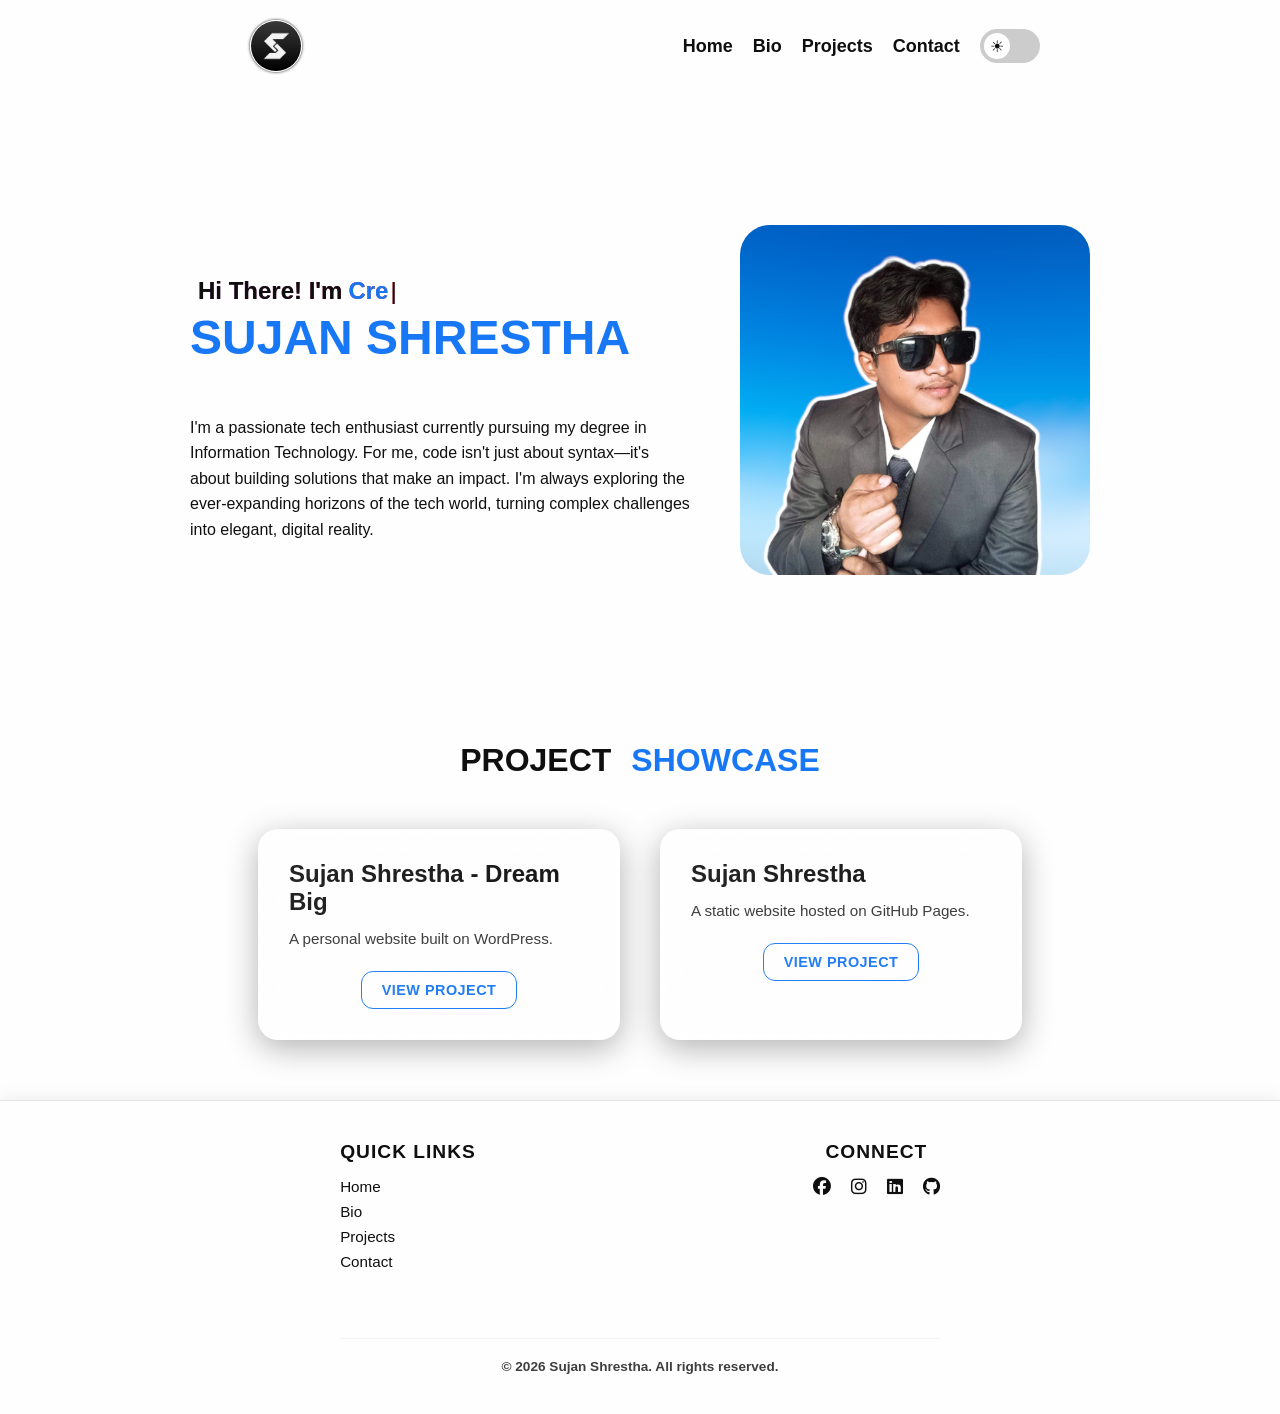
==== index.html @ 8fbcb92c "Bug Fixed" ====
<!DOCTYPE html>
<html lang="en">

<head>
    <meta charset="UTF-8">
    <meta name="viewport" content="width=device-width, initial-scale=1.0">
    <title>Sujan Shrestha | Home</title>
    <link rel="icon" href="assets/newLogo.png">
    <link rel="stylesheet" href="style.css">
    <link rel="stylesheet" href="https://cdnjs.cloudflare.com/ajax/libs/font-awesome/6.5.1/css/all.min.css">
</head>

<body>
    <div class="wrapper">
        <div id="header-placeholder"></div>
        <main>
            <section class="hero-container">
                <div class="hero-content">
                    <p class="subName">
                        <span>Hi There! I'm </span>
                        <span id="typewriter"></span>
                        <span class="cursor">|</span>
                    </p>
                    <h1 class="name">SUJAN SHRESTHA</h1>
                    <div class="intro">I'm a passionate tech enthusiast currently pursuing my degree in Information
                        Technology. For me, code isn't just about syntax—it's about building solutions that make an
                        impact. I'm always exploring the ever-expanding horizons of the tech world, turning complex
                        challenges into elegant, digital reality.</div>
                </div>
                <div class="hero-image"><img src="assets/itssu.png" alt="itssu"></div>
            </section>
            <h1 class="polymorph">
                <span class="poly">PROJECT</span>
                <span class="morph">SHOWCASE</span>
            </h1>
            <section class="project-container">
                <div class="project-card">
                    <h3 class="project-title">Sujan Shrestha - Dream Big</h3>
                    <p class="project-description">A personal website built on WordPress.</p>
                    <a href="https://sujanshresthaofficial.wordpress.com" class="project-link" target="_blank">View
                        Project</a>
                </div>
                <div class="project-card">
                    <h3 class="project-title">Sujan Shrestha</h3>
                    <p class="project-description">A static website hosted on GitHub Pages.</p>
                    <a href="https://sujanshresthaofficial.github.io/website" class="project-link"
                        target="_blank">View Project</a>
                </div>
            </section>
        </main>
        <div id="footer-placeholder"></div>
    </div>
    <script src="javascript.js"></script>
</body>

</html>
---- style.css ----
/* --- Global Styles --- */
* {
    margin: 0;
    padding: 0;
    font-family: 'Calibri', sans-serif;
}

:root {
    --bg-color: #fefefe;
    --text-color: #0f0f0f;
    --accent-blue: #1877f5;
}

body.dark-mode {
    --bg-color: #0f0f0f;
    --text-color: #fefefe;
    --accent-blue: #1877f5;
}

body {
    background-color: var(--bg-color);
    color: var(--text-color);
    transition: background-color 0.3s ease, color 0.3s ease;
}

a {
    display: flex;
    justify-content: start;
    text-decoration: none;
    color: var(--text-color);
    font-weight: bold;
    font-size: large;
}

/* --- Desktop Header Adjustments --- */
.header {
    display: flex;
    justify-content: space-around;
    align-items: center;
    padding: 20px 50px;
    position: relative;
}

.logo {
    margin-left: 10px;
    height: 50px;
    width: 50px;
    border-radius: 50%;
    box-shadow: 0 0 3px var(--text-color);
    border: #fff 1px solid;
    background: linear-gradient(to bottom, #393939, #000000);
}

.navigation {
    display: flex;
    align-items: center;
    list-style: none;
    gap: 20px;
}

.nav li a:hover {
    color: var(--accent-blue);
}

.nav li a {
    transition: color 0.3s ease;
}

/* --- Hero Section (New Semantic Layout) --- */
.hero-container {
    margin: 20px;
    padding: 20px;
    display: flex;
    justify-content: center;
    align-items: center;
    column-gap: 50px;
    min-height: 60vh;
}

.hero-content .name {
    font-family: Verdana, Geneva, Tahoma, sans-serif;
    font-weight: bold;
    font-size: 48px;
    color: var(--accent-blue);
    /* background: linear-gradient(to right, #833ab4, #fd1d1d, #fcb045);
    background-clip: text;
    -webkit-background-clip: text;
    -webkit-text-fill-color: transparent; */
    margin-bottom: 50px;
}

.hero-content .subName {
    font-family: Verdana, Geneva, Tahoma, sans-serif;
    font-weight: bold;
    font-size: 24px;
    background: linear-gradient(to right, #833ab4, #fd1d1d, #fcb045);
    background-clip: text;
    display: flex;
    align-items: center;
    min-height: 1.6em;
    /* Keeps layout stable */
    color: var(--text-color);
    margin-top: 10px;
    margin-left: 8px;
}

#typewriter {
    color: var(--accent-blue);
    /* background: linear-gradient(to right, #833ab4, #fd1d1d, #fcb045);
    background-clip: text;
    -webkit-background-clip: text;
    -webkit-text-fill-color: transparent; */
    padding-left: 6px;
    /* Space after "I'm" */
}

.cursor {
    margin-left: 2px;
    font-weight: 100;
    color: var(--text-color);
    animation: blink 0.8s infinite;
    display: inline-block;
    width: 10px;
    /* Ensures cursor has its own hit-box */
}

@keyframes blink {

    0%,
    100% {
        opacity: 1;
    }

    50% {
        opacity: 0;
    }
}

/* Optional: Make the text transition smoother */
#typewriter {
    transition: all 0.1s ease;
}

.hero-content .intro {
    width: 100%;
    max-width: 500px;
    font-family: Verdana, Geneva, Tahoma, sans-serif;
    line-height: 1.6;
}

.hero-image img {
    height: 350px;
    width: 350px;
    border-radius: 30px;
}

/* --- Bio Page --- */
.bio-main {
    max-width: 920px;
    margin: 0 auto;
    padding: 48px 24px 80px;
}

.bio-hero {
    display: flex;
    justify-content: center;
    margin: 20px 0 72px 0;
}

.bio-profile-card {
    display: flex;
    flex-direction: column;
    align-items: center;
    gap: 18px;
    padding: 48px 56px;
    background: rgba(255, 255, 255, 0.03);
    backdrop-filter: blur(14px);
    -webkit-backdrop-filter: blur(14px);
    border: 1px solid rgba(255, 255, 255, 0.12);
    box-shadow: 0 10px 40px rgba(0, 0, 0, 0.12);
    border-radius: 28px;
    text-align: center;
    width: 100%;
    max-width: 540px;
}

/* Gradient ring around photo */
.bio-avatar-ring {
    width: 148px;
    height: 148px;
    border-radius: 50%;
    box-shadow: 5px 3px 28px rgba(24, 119, 245, 0.45);
    flex-shrink: 0;
}

.bio-avatar-ring img {
    width: 100%;
    height: 100%;
    border-radius: 50%;
    object-fit: cover;
    border: 3px solid var(--bg-color);
    display: block;
}

.bio-profile-card h1 {
    font-family: Verdana, Geneva, Tahoma, sans-serif;
    font-size: 1.9rem;
    font-weight: bold;
    color: var(--accent-blue);
    letter-spacing: 1px;
    margin: 0;
}

.bio-tagline {
    font-size: 0.9rem;
    opacity: 0.6;
    letter-spacing: 0.8px;
    margin: 0;
}

/* Social icon row */
.bio-socials {
    display: flex;
    flex-wrap: wrap;
    gap: 12px;
    justify-content: center;
    margin-top: 6px;
}

.bio-socials a {
    display: flex;
    justify-content: center;
    align-items: center;
    width: 42px;
    height: 42px;
    border-radius: 12px;
    border: 1px solid rgba(128, 128, 128, 0.22);
    background: rgba(128, 128, 128, 0.05);
    font-size: 1.05rem;
    transition: all 0.3s ease;
    color: var(--text-color);
    font-weight: normal;
    text-decoration: none;
}

.bio-socials a:hover {
    transform: translateY(-4px);
    border-color: var(--accent-blue);
    box-shadow: 0 6px 18px rgba(24, 119, 245, 0.28);
}

.bio-socials .fa-facebook:hover {
    color: var(--accent-blue);
}

.bio-socials .fa-linkedin:hover {
    color: var(--accent-blue);
}

.bio-socials .fa-youtube:hover {
    color: #ff0000;
}

.bio-socials .fa-github:hover {
    color: var(--text-color);
}

.bio-socials .fa-tiktok:hover {
    color: var(--text-color);
}

.bio-socials .fa-instagram:hover {
    background: linear-gradient(to right, #833ab4, #fd1d1d, #fcb045);
    -webkit-background-clip: text;
    background-clip: text;
    -webkit-text-fill-color: transparent;
}

/* ── Section Title ─────────────────────────── */
.bio-section {
    margin-top: 64px;
}

.bio-section-title {
    font-family: Verdana, Geneva, Tahoma, sans-serif;
    font-size: 1.4rem;
    font-weight: bold;
    color: var(--accent-blue);
    margin-bottom: 40px;
    display: flex;
    align-items: center;
    gap: 14px;
}

.bio-section-title::after {
    content: '';
    flex: 1;
    height: 1px;
    background: linear-gradient(to right, rgba(24, 119, 245, 0.5), transparent);
}

/* ── Timeline ──────────────────────────────── */
.bio-timeline {
    position: relative;
}

/* Center vertical line */
.bio-timeline::before {
    content: '';
    position: absolute;
    left: 50%;
    top: 0;
    bottom: 0;
    width: 2px;
    background: linear-gradient(to bottom, var(--accent-blue), rgba(24, 119, 245, 0.08));
    transform: translateX(-50%);
}

.bio-timeline-item {
    display: flex;
    justify-content: flex-end;
    padding-right: calc(50% + 32px);
    margin-bottom: 36px;
    position: relative;
}

.bio-timeline-item:nth-child(even) {
    justify-content: flex-start;
    padding-right: 0;
    padding-left: calc(50% + 32px);
}

/* Dot on the line */
.bio-timeline-item::before {
    content: '';
    position: absolute;
    left: 50%;
    top: 22px;
    width: 14px;
    height: 14px;
    border-radius: 50%;
    background: var(--accent-blue);
    box-shadow: 0 0 12px rgba(24, 119, 245, 0.6);
    transform: translateX(-50%);
    z-index: 1;
}

.bio-timeline-card {
    background: rgba(255, 255, 255, 0.03);
    backdrop-filter: blur(12px);
    -webkit-backdrop-filter: blur(12px);
    border: 1px solid rgba(255, 255, 255, 0.1);
    border-radius: 16px;
    padding: 20px 22px;
    width: 100%;
    max-width: 370px;
    box-shadow: 0 6px 24px rgba(0, 0, 0, 0.08);
    transition: transform 0.3s ease, border-color 0.3s ease, box-shadow 0.3s ease;
}

.bio-timeline-card:hover {
    transform: translateY(-5px);
    border-color: var(--accent-blue);
    box-shadow: 0 14px 32px rgba(24, 119, 245, 0.2);
}

.bio-badge {
    display: inline-block;
    font-size: 0.7rem;
    font-weight: bold;
    letter-spacing: 1.2px;
    text-transform: uppercase;
    padding: 3px 11px;
    border-radius: 20px;
    margin-bottom: 8px;
}

.bio-badge-edu {
    background: rgba(24, 119, 245, 0.12);
    color: var(--accent-blue);
}

.bio-badge-training {
    background: rgba(131, 58, 180, 0.12);
    color: #a855f7;
}

.bio-badge-work {
    background: rgba(34, 197, 94, 0.12);
    color: #22c55e;
}

.bio-timeline-year {
    font-size: 0.78rem;
    opacity: 0.48;
    margin-bottom: 6px;
}

.bio-timeline-card h3 {
    font-family: Verdana, Geneva, Tahoma, sans-serif;
    font-size: 0.98rem;
    font-weight: bold;
    margin-bottom: 4px;
    color: var(--text-color);
}

.bio-timeline-org {
    font-size: 0.84rem;
    color: var(--accent-blue);
    font-weight: bold;
    opacity: 0.85;
    margin-bottom: 8px;
}

.bio-timeline-card p {
    font-size: 0.85rem;
    line-height: 1.65;
    opacity: 0.7;
    margin: 0;
}

/* ── Skills ────────────────────────────────── */
.bio-skills-grid {
    display: grid;
    grid-template-columns: repeat(auto-fit, minmax(220px, 1fr));
    gap: 20px;
}

.bio-skill-group {
    background: rgba(255, 255, 255, 0.03);
    backdrop-filter: blur(12px);
    -webkit-backdrop-filter: blur(12px);
    border: 1px solid rgba(255, 255, 255, 0.1);
    border-radius: 16px;
    padding: 22px 20px;
    transition: border-color 0.3s ease, box-shadow 0.3s ease;
}

.bio-skill-group:hover {
    border-color: var(--accent-blue);
    box-shadow: 0 8px 24px rgba(24, 119, 245, 0.14);
}

.bio-skill-group h4 {
    font-family: Verdana, Geneva, Tahoma, sans-serif;
    font-size: 0.78rem;
    text-transform: uppercase;
    letter-spacing: 1.8px;
    color: var(--accent-blue);
    margin-bottom: 14px;
    padding-bottom: 10px;
    border-bottom: 1px solid rgba(24, 119, 245, 0.2);
}

.bio-pills {
    display: flex;
    flex-wrap: wrap;
    gap: 8px;
}

.bio-pill {
    font-size: 0.78rem;
    padding: 5px 13px;
    border-radius: 20px;
    border: 1px solid rgba(24, 119, 245, 0.28);
    background: rgba(24, 119, 245, 0.05);
    color: var(--text-color);
    transition: all 0.22s ease;
    cursor: default;
    user-select: none;
}

.bio-pill:hover {
    background: rgba(24, 119, 245, 0.12);
    border-color: var(--accent-blue);
    transform: translateY(-2px);
}

/* ── Hobbies ───────────────────────────────── */
.bio-hobbies-grid {
    display: grid;
    grid-template-columns: repeat(auto-fit, minmax(130px, 1fr));
    gap: 16px;
}

.bio-hobby-card {
    background: rgba(255, 255, 255, 0.03);
    backdrop-filter: blur(12px);
    -webkit-backdrop-filter: blur(12px);
    border: 1px solid rgba(255, 255, 255, 0.1);
    border-radius: 16px;
    padding: 26px 14px;
    text-align: center;
    transition: all 0.3s ease;
    cursor: default;
}

.bio-hobby-card:hover {
    transform: translateY(-6px);
    border-color: var(--accent-blue);
    box-shadow: 0 12px 28px rgba(24, 119, 245, 0.2);
}

.bio-hobby-card i {
    font-size: 1.9rem;
    color: var(--accent-blue);
    margin-bottom: 12px;
    display: block;
    transition: transform 0.3s ease;
}

.bio-hobby-card:hover i {
    transform: scale(1.15);
}

.bio-hobby-card span {
    font-size: 0.8rem;
    font-weight: bold;
    opacity: 0.7;
    letter-spacing: 0.4px;
    display: block;
}

/* ── Scroll Animations ─────────────────────── */
.fade-up {
    opacity: 0;
    transform: translateY(32px);
    transition: opacity 0.65s ease, transform 0.65s ease;
}

.fade-up.visible {
    opacity: 1;
    transform: translateY(0);
}

/* Staggered children */
.stagger>* {
    opacity: 0;
    transform: translateY(20px);
    transition: opacity 0.5s ease, transform 0.5s ease;
}

.stagger.visible>*:nth-child(1) {
    transition-delay: 0.05s;
    opacity: 1;
    transform: translateY(0);
}

.stagger.visible>*:nth-child(2) {
    transition-delay: 0.12s;
    opacity: 1;
    transform: translateY(0);
}

.stagger.visible>*:nth-child(3) {
    transition-delay: 0.19s;
    opacity: 1;
    transform: translateY(0);
}

.stagger.visible>*:nth-child(4) {
    transition-delay: 0.26s;
    opacity: 1;
    transform: translateY(0);
}

.stagger.visible>*:nth-child(5) {
    transition-delay: 0.33s;
    opacity: 1;
    transform: translateY(0);
}

.stagger.visible>*:nth-child(6) {
    transition-delay: 0.40s;
    opacity: 1;
    transform: translateY(0);
}

.stagger.visible>*:nth-child(n+7) {
    transition-delay: 0.47s;
    opacity: 1;
    transform: translateY(0);
}

/* ── Dark Mode Overrides ────────────────────── */
body.dark-mode .bio-profile-card,
body.dark-mode .bio-timeline-card,
body.dark-mode .bio-skill-group,
body.dark-mode .bio-hobby-card {
    background: rgba(0, 0, 0, 0.28);
    border-color: rgba(255, 255, 255, 0.07);
}

/* ── Responsive — Tablet (≤ 768px) ─────────── */
@media screen and (max-width: 768px) {
    .bio-main {
        padding: 32px 16px 64px;
    }

    .bio-profile-card {
        padding: 36px 28px;
        max-width: 100%;
    }

    /* Collapse timeline to left-side line */
    .bio-timeline::before {
        left: 24px;
        transform: none;
    }

    .bio-timeline-item,
    .bio-timeline-item:nth-child(even) {
        justify-content: flex-start;
        padding-right: 0;
        padding-left: 52px;
    }

    .bio-timeline-item::before,
    .bio-timeline-item:nth-child(even)::before {
        left: 18px;
        transform: none;
    }

    .bio-timeline-card {
        max-width: 100%;
    }

    .bio-hobbies-grid {
        grid-template-columns: repeat(auto-fit, minmax(110px, 1fr));
    }
}

/* Responsive — Mobile (≤ 480px) */
@media screen and (max-width: 480px) {
    .bio-profile-card h1 {
        font-size: 1.5rem;
    }

    .bio-avatar-ring {
        width: 120px;
        height: 120px;
    }

    .bio-section-title {
        font-size: 1.15rem;
    }

    .bio-skills-grid {
        grid-template-columns: 1fr;
    }

    .bio-hobbies-grid {
        grid-template-columns: repeat(3, 1fr);
    }

    .bio-section {
        margin-top: 48px;
    }
}

/* --- Projects Page --- */
.container {
    padding: 60px 20px;
    text-align: center;
}

.project-container {
    display: flex;
    flex-wrap: wrap;
    justify-content: center;
    gap: 40px;
    margin-top: 50px;
}

.project-card {
    position: relative;
    padding: 30px;
    /* Soft Glassmorphism */
    background: rgba(255, 255, 255, 0.03);
    backdrop-filter: blur(12px);
    -webkit-backdrop-filter: blur(12px);
    border: 1px solid rgba(255, 255, 255, 0.1);

    /* Subtle glow instead of heavy shadow */
    box-shadow: 0 8px 32px 0 rgba(0, 0, 0, 0.3);
    border-radius: 20px;
    transition: all 0.4s cubic-bezier(0.175, 0.885, 0.32, 1.275);
    width: 300px;
    overflow: hidden;
}

/* Add a subtle shine effect to the top of the card */
.project-card::before {
    content: "";
    position: absolute;
    top: 0;
    left: 0;
    width: 100%;
    height: 100%;
    background: linear-gradient(135deg, rgba(255, 255, 255, 0.1) 0%, transparent 100%);
    pointer-events: none;
}

.project-card:hover {
    transform: translateY(-10px);
    border: 1px solid var(--accent-blue);
    /* Neon glow effect on hover */
    box-shadow: 0 15px 30px rgba(24, 119, 245, 0.4);
}

.project-title {
    font-size: 1.5rem;
    margin-bottom: 12px;
    font-weight: bold;
    color: var(--text-color);
}

.project-description {
    font-size: 0.95rem;
    opacity: 0.8;
    line-height: 1.5;
    margin-bottom: 20px;
}

.project-link {
    display: flex;
    /* Changed from inline-block for better alignment */
    justify-content: center;
    align-items: center;
    margin: 15px auto 0;
    width: fit-content;
    color: var(--accent-blue);
    border: var(--accent-blue) 1.5px solid;
    border-radius: 12px;
    padding: 10px 20px;
    font-size: 0.9rem;
    letter-spacing: 0.5px;
    text-transform: uppercase;
    transition: all 0.3s ease;
    background: transparent;
}

.project-link:hover {
    background-color: var(--accent-blue);
    color: #ffffff;
    /* Contrast better with blue than --bg-color */
    box-shadow: 0 5px 15px rgba(24, 119, 245, 0.4);
    transform: scale(1.05);
}

/* Dark Mode adjustment for cards */
body.dark-mode .project-card {
    background: rgba(15, 15, 15, 0.6);
    border: 1px solid rgba(255, 255, 255, 0.05);
}

/* --- Contact Page --- */
.contact-getInTouch {
    display: flex;
    flex-wrap: wrap;
    align-items: center;
    justify-content: center;
    gap: 50px;
    padding: 40px;
}

.with-contactSujanShrestha {
    margin-top: 60px;
    display: flex;
    justify-content: center;
    font-weight: bold;
    font-size: 30px;
}

.contactPageHead {
    display: flex;
    justify-content: center;
    padding: 20px;
    font-size: 25px;
    font-weight: bold;
}

form {
    padding: 40px;
    border-radius: 20px;
    box-shadow: 0 0 15px var(--accent-blue);
    background: rgba(255, 255, 255, 0.02);
    backdrop-filter: blur(10px);
    -webkit-backdrop-filter: blur(10px);
    border: 1px solid rgba(255, 255, 255, 0.1);
    box-shadow: 0 15px 35px rgba(0, 0, 0, 0.2), 0 0 15px rgba(24, 119, 245, 0.2);
    display: flex;
    flex-direction: column;
    gap: 15px;
    transition: box-shadow 0.3s ease;
}

form:focus-within {
    box-shadow: 0 15px 35px rgba(0, 0, 0, 0.3),
        0 0 25px rgba(24, 119, 245, 0.4);
}

form input {
    padding: 14px;
    width: 300px;
    border: 1px solid rgba(128, 128, 128, 0.3);
    border-radius: 12px;
    background: rgba(255, 255, 255, 0.05);
    color: var(--text-color);
    font-size: 1rem;
    transition: all 0.3s cubic-bezier(0.4, 0, 0.2, 1);
}

form textarea {
    padding: 14px;
    min-width: 300px;
    max-width: 300px;
    min-height: 50px;
    resize: none;
    field-sizing: content;
    border: 1px solid rgba(128, 128, 128, 0.3);
    border-radius: 12px;
    background: rgba(255, 255, 255, 0.05);
    color: var(--text-color);
    font-size: 1rem;
    transition: all 0.3s cubic-bezier(0.4, 0, 0.2, 1);
}

.char-count {
    display: flex;
    justify-content: right;
    align-items: center;
    padding: 5px;
}

.warning-msg {
    margin-top: 5px;
    margin-right: 45%;
    display: none;
    color: #ffa500;
    opacity: 0.8;
    font-size: 0.8rem;
    font-weight: bold;
    transition: color 0.3s ease;
}

.reach-msg {
    margin-top: 5px;
    margin-right: 45%;
    display: none;
    color: #ff4d4d;
    opacity: 0.8;
    font-size: 0.8rem;
    font-weight: bold;
    transition: color 0.3s ease;
}

.char-counter {
    font-size: 0.8rem;
    text-align: right;
    margin-top: 5px;
    color: var(--accent-blue);
    font-weight: bold;
    opacity: 0.8;
    margin-bottom: 0px;
    transition: color 0.3s ease;
}

form input:focus,
form textarea:focus {
    outline: none;
    border-color: var(--accent-blue);
    background: rgba(24, 119, 245, 0.05);
    transform: translateY(-2px);
    box-shadow: 0 5px 15px rgba(24, 119, 245, 0.2);
}

.button-submit {
    display: flex;
    justify-content: center;
    margin-top: 10px;
}

.submit {
    cursor: pointer;
    padding: 14px 40px;
    border: none;
    border-radius: 12px;
    background: linear-gradient(135deg, var(--accent-blue), #60a5fa);
    color: #ffffff;
    font-weight: bold;
    font-size: 1rem;
    letter-spacing: 1px;
    transition: all 0.4s ease;
    box-shadow: 0 4px 15px rgba(24, 119, 245, 0.3);
}

.submit:hover {
    transform: translateY(-3px) scale(1.02);
    box-shadow: 0 8px 25px rgba(24, 119, 245, 0.5);
    filter: brightness(1.1);
}

.submit:active {
    transform: translateY(0) scale(0.98);
}

body.dark-mode form {
    background: rgba(0, 0, 0, 0.4);
    border: 1px solid rgba(255, 255, 255, 0.05);
}

body.dark-mode form input,
body.dark-mode form textarea {
    background: rgba(0, 0, 0, 0.2);
}

/* --- Dark Mode Toggle Switch --- */
.switch {
    position: relative;
    display: inline-block;
    width: 60px;
    height: 34px;
}

.switch input {
    opacity: 0;
    width: 0;
    height: 0;
}

.slider {
    position: absolute;
    cursor: pointer;
    top: 0;
    left: 0;
    right: 0;
    bottom: 0;
    background-color: #ccc;
    transition: .4s;
    border-radius: 34px;
}

.slider:before {
    position: absolute;
    content: "☀︎";
    height: 26px;
    width: 26px;
    left: 4px;
    bottom: 4px;
    background-color: white;
    transition: .4s;
    border-radius: 50%;
    display: flex;
    justify-content: center;
    align-items: center;
}

input:checked+.slider:before {
    transform: translateX(26px);
    content: "⏾";
    background-color: #121212;
    color: white;
}

/* --- Footer Section --- */
.footer {
    margin-top: 60px;
    /* REPLACED 100vh WITH 60px */
    padding: 30px;
    display: flex;
    align-items: center;
    justify-content: center;
    font-weight: bold;
    background: var(--bg-color);
    box-shadow: 0 -2px 10px rgba(0, 0, 0, 0.1);
}

/* --- Professional Footer Styling --- */
.footer {
    margin-top: 60px;
    padding: 40px 20px;
    background-color: var(--bg-color);
    border-top: 1px solid rgba(0, 0, 0, 0.1);
    box-shadow: 0 -5px 15px rgba(0, 0, 0, 0.05);
}

body.dark-mode .footer {
    border-top: 1px solid rgba(255, 255, 255, 0.1);
}

.footer-container {
    max-width: 1200px;
    margin: 0 auto;
    display: flex;
    flex-wrap: wrap;
    justify-content: space-between;
    gap: 30px;
    text-align: center;
}

.footer-section h4 {
    margin-bottom: 15px;
    font-size: 1.2rem;
    text-transform: uppercase;
    letter-spacing: 1px;
}

.footer-links {
    list-style: none;
    padding: 0;
}

.footer-links li {
    margin-bottom: 8px;
}

.footer-links a {
    font-weight: normal;
    font-size: 0.95rem;
    transition: color 0.3s ease;
}

.footer-links a:hover {
    color: var(--accent-blue);
}

.footer-socials {
    display: flex;
    gap: 20px;
    justify-content: center;
    font-size: 1.5rem;
}

.footer-socials a {
    transition: transform 0.3s ease, color 0.3s ease;
}

.footer-socials a:hover {
    transform: translateY(-3px);
    color: var(--accent-blue);
}

.footer-bottom {
    width: 100%;
    margin-top: 30px;
    padding-top: 20px;
    border-top: 1px solid rgba(0, 0, 0, 0.05);
    font-size: 0.85rem;
    opacity: 0.8;
}

.polymorph {
    margin-top: 50px;
    display: flex;
    justify-content: center;
    font-weight: bold;
}

.morph {
    color: var(--accent-blue);
    padding-left: 20px;
}


/* --- Desktop Reset --- */
.menu-toggle {
    display: none;
    flex-direction: column;
    cursor: pointer;
    gap: 6px;
    z-index: 1100;
    /* Ensure it's above the menu drawer */
}

.bar {
    width: 30px;
    height: 3px;
    background-color: var(--text-color);
    transition: all 0.3s ease;
    border-radius: 2px;
}

/* --- Mobile Menu & Glass Effect --- */
@media screen and (max-width: 768px) {
    .hero-container {
        flex-direction: column-reverse;
        text-align: start;
    }

    .header {
        flex-direction: column;
        gap: 20px;
        padding: 20px;
        /* Tighter padding for mobile */
    }

    .logo {
        position: absolute;
        top: 20px;
        left: 20px;
    }

    .menu-toggle {
        display: flex;
        position: absolute;
        /* Scrolls with the page by default */
        top: 30px;
        right: 30px;
        z-index: 1100;
        transition: transform 0.3s ease;
    }

    /* When menu is open, make the CROSS stay constant */
    .menu-toggle.active {
        position: fixed;
    }

    .nav {
        position: fixed;
        right: -100%;
        top: 0;
        width: 280px;
        height: 100vh;
        border-radius: 1rem;
        /* Glassmorphism Effect */
        background: rgba(255, 255, 255, 0.1);
        backdrop-filter: blur(15px);
        -webkit-backdrop-filter: blur(15px);
        border-left: 1px solid rgba(255, 255, 255, 0.2);
        display: flex;
        flex-direction: column;
        justify-content: center;
        align-items: center;
        transition: 0.5s cubic-bezier(0.77, 0.2, 0.05, 1.0);
        z-index: 1000;
    }

    .nav li a {
        transition: color 0.3s ease;
    }

    .nav li a:hover {
        color: var(--accent-blue);
    }

    body.dark-mode .nav {
        background: rgba(0, 0, 0, 0.6);
        border-left: 1px solid rgba(255, 255, 255, 0.1);
    }

    .nav.active {
        right: 0;
    }

    .navigation {
        flex-direction: column;
        gap: 30px;
        align-items: flex-start;
    }

    .bar {
        background-color: var(--text-color);
    }

    .getInTouchh {
        height: 390px;
        width: 475px;
    }
}

/* --- Smooth Cross Animation --- */
.menu-toggle.active .bar:nth-child(2) {
    opacity: 0;
}

.menu-toggle.active .bar:nth-child(1) {
    transform: translateY(9px) rotate(45deg);
}

.menu-toggle.active .bar:nth-child(3) {
    transform: translateY(-9px) rotate(-45deg);
}
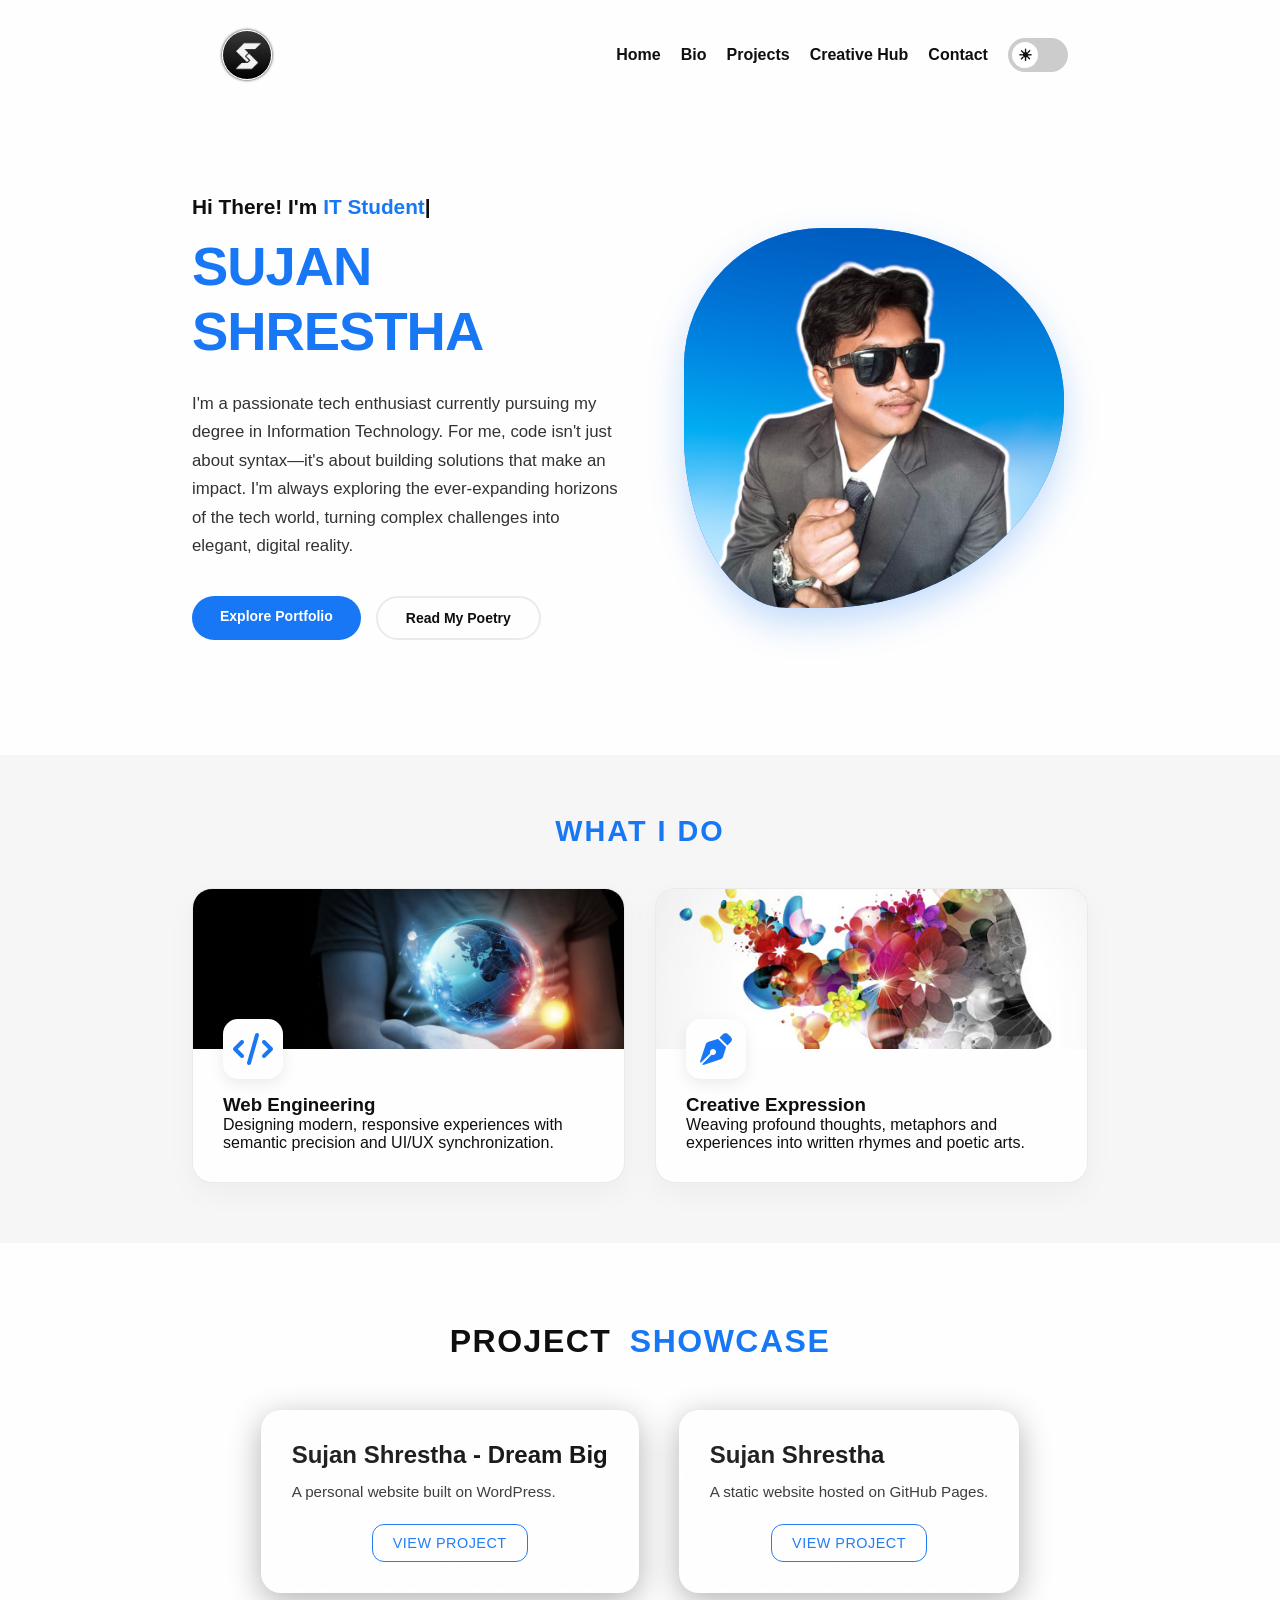
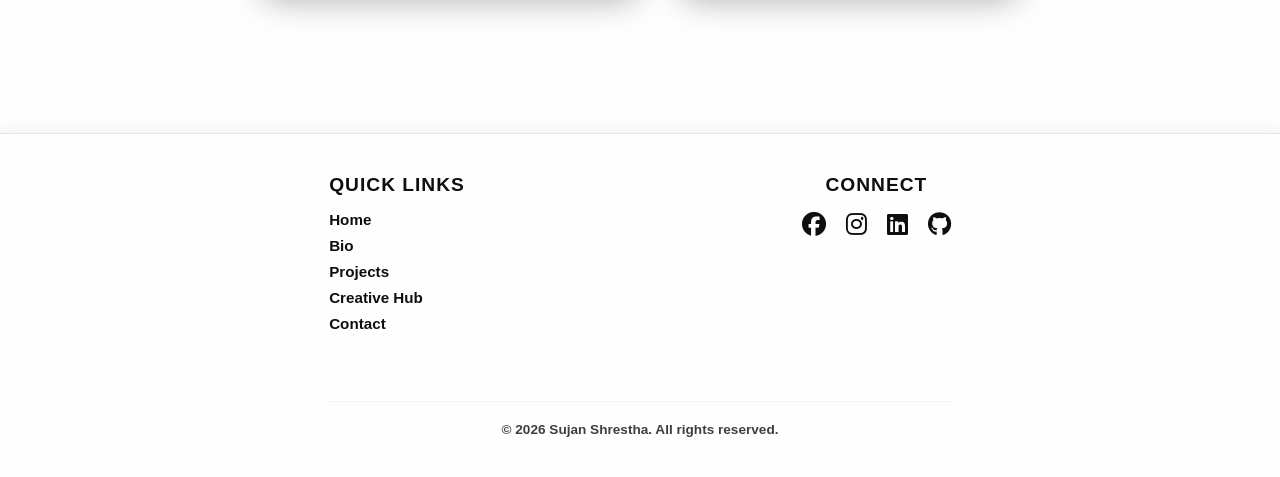
==== commit f5d97940: "Update: Creative Hub & Maintainance" ====
--- a/index.html
+++ b/index.html
@@ -13,8 +13,9 @@
 <body>
     <div class="wrapper">
         <div id="header-placeholder"></div>
+        
         <main>
-            <section class="hero-container">
+            <section class="hero-container fade-up">
                 <div class="hero-content">
                     <p class="subName">
                         <span>Hi There! I'm </span>
@@ -22,32 +23,62 @@
                         <span class="cursor">|</span>
                     </p>
                     <h1 class="name">SUJAN SHRESTHA</h1>
-                    <div class="intro">I'm a passionate tech enthusiast currently pursuing my degree in Information
-                        Technology. For me, code isn't just about syntax—it's about building solutions that make an
-                        impact. I'm always exploring the ever-expanding horizons of the tech world, turning complex
-                        challenges into elegant, digital reality.</div>
+                    <div class="intro">
+                        I'm a passionate tech enthusiast currently pursuing my degree in Information Technology. For me, code isn't just about syntax—it's about building solutions that make an impact. I'm always exploring the ever-expanding horizons of the tech world, turning complex challenges into elegant, digital reality.
+                    </div>
+                    <div class="hero-cta-group">
+                        <a href="projects.html" class="btn-primary">Explore Portfolio</a>
+                        <a href="creative.html" class="btn-secondary">Read My Poetry</a>
+                    </div>
                 </div>
-                <div class="hero-image"><img src="assets/itssu.png" alt="itssu"></div>
+                <div class="hero-image-wrapper">
+                    <div class="hero-image-blob">
+                        <img src="assets/itssu.png" alt="Sujan Shrestha Image Profile">
+                    </div>
+                </div>
             </section>
-            <h1 class="polymorph">
-                <span class="poly">PROJECT</span>
-                <span class="morph">SHOWCASE</span>
-            </h1>
-            <section class="project-container">
+
+            <section class="vibrant-showcase-section">
+                <h2 class="section-main-title">WHAT I DO</h2>
+                <div class="vibrant-grid">
+                    <div class="vibrant-card">
+                        <div class="card-image-bg" style="background-image: url('assets/web-engineering.png');"></div>
+                        <div class="vibrant-card-content">
+                            <i class="fa-solid fa-code"></i>
+                            <h3>Web Engineering</h3>
+                            <p>Designing modern, responsive experiences with semantic precision and UI/UX synchronization.</p>
+                        </div>
+                    </div>
+                    <div class="vibrant-card">
+                        <div class="card-image-bg" style="background-image: url('assets/creative-expression.png');"></div>
+                        <div class="vibrant-card-content">
+                            <i class="fa-solid fa-pen-nib"></i>
+                            <h3>Creative Expression</h3>
+                            <p>Weaving profound thoughts, metaphors and experiences into written rhymes and poetic arts.</p>
+                        </div>
+                    </div>
+                </div>
+            </section>
+
+            <section class="project-showcase-section">
+                <h1 class="polymorph">
+                    <span class="poly">PROJECT</span>
+                    <span class="morph">SHOWCASE</span>
+                </h1>
+                <asd class="project-container">
                 <div class="project-card">
                     <h3 class="project-title">Sujan Shrestha - Dream Big</h3>
                     <p class="project-description">A personal website built on WordPress.</p>
-                    <a href="https://sujanshresthaofficial.wordpress.com" class="project-link" target="_blank">View
-                        Project</a>
+                    <a href="https://sujanshresthaofficial.wordpress.com" class="project-link" target="_blank">View Project</a>
                 </div>
                 <div class="project-card">
                     <h3 class="project-title">Sujan Shrestha</h3>
                     <p class="project-description">A static website hosted on GitHub Pages.</p>
-                    <a href="https://sujanshresthaofficial.github.io/website" class="project-link"
-                        target="_blank">View Project</a>
+                    <a href="https://ssujan.com.np" class="project-link" target="_blank">View Project</a>
                 </div>
-            </section>
+            </asd>
         </main>
+
         <div id="footer-placeholder"></div>
     </div>
     <script src="javascript.js"></script>
--- a/style.css
+++ b/style.css
@@ -1,43 +1,97 @@
-/* --- Global Styles --- */
+/* style.css */
+/* --- Global Reset & Design Foundations --- */
 * {
     margin: 0;
     padding: 0;
-    font-family: 'Calibri', sans-serif;
+    box-sizing: border-box;
+    font-family: 'Segoe UI', Tahoma, Geneva, Verdana, sans-serif;
 }
 
 :root {
     --bg-color: #fefefe;
     --text-color: #0f0f0f;
     --accent-blue: #1877f5;
+    --card-bg: rgba(0, 0, 0, 0.03);
+    --border-color: rgba(0, 0, 0, 0.08);
+    --transition-speed: 0.3s ease;
 }
 
 body.dark-mode {
     --bg-color: #0f0f0f;
     --text-color: #fefefe;
     --accent-blue: #1877f5;
+    --card-bg: rgba(255, 255, 255, 0.04);
+    --border-color: rgba(255, 255, 255, 0.12);
 }
 
 body {
     background-color: var(--bg-color);
     color: var(--text-color);
-    transition: background-color 0.3s ease, color 0.3s ease;
+    transition: background-color var(--transition-speed), color var(--transition-speed);
+    overflow-x: hidden;
 }
 
 a {
-    display: flex;
-    justify-content: start;
     text-decoration: none;
     color: var(--text-color);
-    font-weight: bold;
-    font-size: large;
-}
+    transition: color var(--transition-speed);
+}
+
+/* --- Dark Mode Toggle Switch --- */
+.switch {
+    position: relative;
+    display: inline-block;
+    width: 60px;
+    height: 34px;
+}
+
+.switch input {
+    opacity: 0;
+    width: 0;
+    height: 0;
+}
+
+.slider {
+    position: absolute;
+    cursor: pointer;
+    top: 0;
+    left: 0;
+    right: 0;
+    bottom: 0;
+    background-color: #ccc;
+    transition: .4s;
+    border-radius: 34px;
+}
+
+.slider:before {
+    position: absolute;
+    content: "☀︎";
+    height: 26px;
+    width: 26px;
+    left: 4px;
+    bottom: 4px;
+    background-color: white;
+    transition: .4s;
+    border-radius: 50%;
+    display: flex;
+    justify-content: center;
+    align-items: center;
+}
+
+input:checked+.slider:before {
+    transform: translateX(26px);
+    content: "⏾";
+    background-color: #121212;
+    color: white;
+}
+
 
 /* --- Desktop Header Adjustments --- */
 .header {
     display: flex;
     justify-content: space-around;
     align-items: center;
-    padding: 20px 50px;
+    padding: 30px 40px 0;
     position: relative;
 }
 
@@ -55,6 +109,7 @@
     display: flex;
     align-items: center;
     list-style: none;
+    font-weight: bold;
     gap: 20px;
 }
 
@@ -66,62 +121,125 @@
     transition: color 0.3s ease;
 }
 
-/* --- Hero Section (New Semantic Layout) --- */
+
+/* --- Professional Footer Styling --- */
+.footer {
+    margin-top: 60px;
+    padding: 40px 20px;
+    display: flex;
+    align-items: center;
+    justify-content: center;
+    font-weight: bold;
+    background-color: var(--bg-color);
+    border-top: 1px solid rgba(0, 0, 0, 0.1);
+    box-shadow: 0 -5px 15px rgba(0, 0, 0, 0.05);
+}
+
+body.dark-mode .footer {
+    border-top: 1px solid rgba(255, 255, 255, 0.1);
+}
+
+.footer-container {
+    max-width: 1200px;
+    margin: 0 auto;
+    display: flex;
+    flex-wrap: wrap;
+    justify-content: space-between;
+    gap: 30px;
+    text-align: center;
+}
+
+.footer-section h4 {
+    margin-bottom: 15px;
+    font-size: 1.2rem;
+    text-transform: uppercase;
+    letter-spacing: 1px;
+}
+
+.footer-links {
+    list-style: none;
+    padding: 0;
+    text-align: left;
+}
+
+.footer-links li {
+    margin-bottom: 8px;
+}
+
+.footer-links a {
+    font-weight: bold;
+    font-size: 0.95rem;
+    transition: color 0.3s ease;
+}
+
+.footer-links a:hover {
+    color: var(--accent-blue);
+}
+
+.footer-socials {
+    display: flex;
+    gap: 20px;
+    justify-content: center;
+    font-size: 1.5rem;
+}
+
+.footer-socials a {
+    transition: transform 0.3s ease, color 0.3s ease;
+}
+
+.footer-socials a:hover {
+    transform: translateY(-3px);
+    color: var(--accent-blue);
+}
+
+.footer-bottom {
+    width: 100%;
+    margin-top: 30px;
+    padding-top: 20px;
+    border-top: 1px solid rgba(0, 0, 0, 0.05);
+    font-size: 0.85rem;
+    opacity: 0.8;
+}
+
+
+/* --- Emergent & Vibrant Landing Styles --- */
 .hero-container {
-    margin: 20px;
-    padding: 20px;
-    display: flex;
-    justify-content: center;
-    align-items: center;
-    column-gap: 50px;
-    min-height: 60vh;
+    padding: 60px 15%;
+    display: flex;
+    justify-content: space-between;
+    align-items: center;
+    gap: 40px;
+    min-height: 75vh;
+}
+
+.hero-content {
+    flex: 1;
+    max-width: 600px;
 }
 
 .hero-content .name {
-    font-family: Verdana, Geneva, Tahoma, sans-serif;
-    font-weight: bold;
-    font-size: 48px;
+    font-size: 3.4rem;
+    font-weight: 800;
     color: var(--accent-blue);
-    /* background: linear-gradient(to right, #833ab4, #fd1d1d, #fcb045);
-    background-clip: text;
-    -webkit-background-clip: text;
-    -webkit-text-fill-color: transparent; */
-    margin-bottom: 50px;
+    line-height: 1.2;
+    margin: 15px 0 25px 0;
+    letter-spacing: -1px;
 }
 
 .hero-content .subName {
-    font-family: Verdana, Geneva, Tahoma, sans-serif;
-    font-weight: bold;
-    font-size: 24px;
-    background: linear-gradient(to right, #833ab4, #fd1d1d, #fcb045);
-    background-clip: text;
-    display: flex;
-    align-items: center;
-    min-height: 1.6em;
-    /* Keeps layout stable */
-    color: var(--text-color);
-    margin-top: 10px;
-    margin-left: 8px;
+    font-size: 1.3rem;
+    font-weight: 700;
+    display: flex;
+    align-items: center;
 }
 
 #typewriter {
     color: var(--accent-blue);
-    /* background: linear-gradient(to right, #833ab4, #fd1d1d, #fcb045);
-    background-clip: text;
-    -webkit-background-clip: text;
-    -webkit-text-fill-color: transparent; */
     padding-left: 6px;
-    /* Space after "I'm" */
 }
 
 .cursor {
-    margin-left: 2px;
-    font-weight: 100;
-    color: var(--text-color);
     animation: blink 0.8s infinite;
-    display: inline-block;
-    width: 10px;
-    /* Ensures cursor has its own hit-box */
 }
 
 @keyframes blink {
@@ -136,527 +254,170 @@
     }
 }
 
-/* Optional: Make the text transition smoother */
-#typewriter {
-    transition: all 0.1s ease;
-}
-
 .hero-content .intro {
-    width: 100%;
-    max-width: 500px;
-    font-family: Verdana, Geneva, Tahoma, sans-serif;
-    line-height: 1.6;
-}
-
-.hero-image img {
-    height: 350px;
-    width: 350px;
+    font-size: 1.05rem;
+    line-height: 1.7;
+    opacity: 0.85;
+    margin-bottom: 35px;
+}
+
+.hero-cta-group {
+    display: flex;
+    gap: 15px;
+}
+
+.btn-primary, .btn-secondary {
+    padding: 12px 28px;
     border-radius: 30px;
-}
-
-/* --- Bio Page --- */
-.bio-main {
-    max-width: 920px;
-    margin: 0 auto;
-    padding: 48px 24px 80px;
-}
-
-.bio-hero {
-    display: flex;
-    justify-content: center;
-    margin: 20px 0 72px 0;
-}
-
-.bio-profile-card {
-    display: flex;
-    flex-direction: column;
-    align-items: center;
-    gap: 18px;
-    padding: 48px 56px;
-    background: rgba(255, 255, 255, 0.03);
-    backdrop-filter: blur(14px);
-    -webkit-backdrop-filter: blur(14px);
-    border: 1px solid rgba(255, 255, 255, 0.12);
-    box-shadow: 0 10px 40px rgba(0, 0, 0, 0.12);
-    border-radius: 28px;
-    text-align: center;
-    width: 100%;
-    max-width: 540px;
-}
-
-/* Gradient ring around photo */
-.bio-avatar-ring {
-    width: 148px;
-    height: 148px;
-    border-radius: 50%;
-    box-shadow: 5px 3px 28px rgba(24, 119, 245, 0.45);
-    flex-shrink: 0;
-}
-
-.bio-avatar-ring img {
+    font-size: 14px;
+    font-weight: bold;
+    display: inline-block;
+    transition: all var(--transition-speed);
+}
+
+.btn-primary {
+    background-color: var(--accent-blue);
+    color: #fff;
+}
+
+.btn-primary:hover {
+    transform: translateY(-2px);
+    box-shadow: 0 8px 20px rgba(24, 119, 245, 0.35);
+}
+
+.btn-secondary {
+    border: 2px solid var(--border-color);
+    color: var(--text-color);
+}
+
+.btn-secondary:hover {
+    background-color: var(--card-bg);
+}
+
+.hero-image-wrapper {
+    flex: 1;
+    display: flex;
+    justify-content: center;
+}
+
+.hero-image-blob {
+    width: 380px;
+    height: 380px;
+    border-radius: 40% 60% 70% 30% / 40% 50% 60% 50%;
+    overflow: hidden;
+    box-shadow: 0 15px 35px rgba(24, 119, 245, 0.25);
+    background: var(--accent-blue);
+    animation: morphingBlob 8s ease-in-out infinite;
+}
+
+.hero-image-blob img {
     width: 100%;
     height: 100%;
-    border-radius: 50%;
     object-fit: cover;
-    border: 3px solid var(--bg-color);
-    display: block;
-}
-
-.bio-profile-card h1 {
-    font-family: Verdana, Geneva, Tahoma, sans-serif;
-    font-size: 1.9rem;
-    font-weight: bold;
-    color: var(--accent-blue);
-    letter-spacing: 1px;
-    margin: 0;
-}
-
-.bio-tagline {
-    font-size: 0.9rem;
-    opacity: 0.6;
-    letter-spacing: 0.8px;
-    margin: 0;
-}
-
-/* Social icon row */
-.bio-socials {
-    display: flex;
-    flex-wrap: wrap;
-    gap: 12px;
-    justify-content: center;
-    margin-top: 6px;
-}
-
-.bio-socials a {
-    display: flex;
-    justify-content: center;
-    align-items: center;
-    width: 42px;
-    height: 42px;
-    border-radius: 12px;
-    border: 1px solid rgba(128, 128, 128, 0.22);
-    background: rgba(128, 128, 128, 0.05);
-    font-size: 1.05rem;
-    transition: all 0.3s ease;
-    color: var(--text-color);
-    font-weight: normal;
-    text-decoration: none;
-}
-
-.bio-socials a:hover {
-    transform: translateY(-4px);
-    border-color: var(--accent-blue);
-    box-shadow: 0 6px 18px rgba(24, 119, 245, 0.28);
-}
-
-.bio-socials .fa-facebook:hover {
-    color: var(--accent-blue);
-}
-
-.bio-socials .fa-linkedin:hover {
-    color: var(--accent-blue);
-}
-
-.bio-socials .fa-youtube:hover {
-    color: #ff0000;
-}
-
-.bio-socials .fa-github:hover {
-    color: var(--text-color);
-}
-
-.bio-socials .fa-tiktok:hover {
-    color: var(--text-color);
-}
-
-.bio-socials .fa-instagram:hover {
-    background: linear-gradient(to right, #833ab4, #fd1d1d, #fcb045);
-    -webkit-background-clip: text;
-    background-clip: text;
-    -webkit-text-fill-color: transparent;
-}
-
-/* ── Section Title ─────────────────────────── */
-.bio-section {
-    margin-top: 64px;
-}
-
-.bio-section-title {
-    font-family: Verdana, Geneva, Tahoma, sans-serif;
-    font-size: 1.4rem;
-    font-weight: bold;
+}
+
+@keyframes morphingBlob {
+
+    0%,
+    100% {
+        border-radius: 40% 60% 70% 30% / 40% 50% 60% 50%;
+    }
+
+    50% {
+        border-radius: 60% 40% 30% 70% / 50% 60% 40% 60%;
+    }
+}
+
+/* --- What I Do / Vibrant Visual Cards Grid --- */
+.vibrant-showcase-section {
+    padding: 60px 15%;
+    background: var(--card-bg);
+}
+
+.section-main-title {
+    text-align: center;
+    font-size: 1.8rem;
+    letter-spacing: 2px;
     color: var(--accent-blue);
     margin-bottom: 40px;
-    display: flex;
-    align-items: center;
-    gap: 14px;
-}
-
-.bio-section-title::after {
-    content: '';
-    flex: 1;
-    height: 1px;
-    background: linear-gradient(to right, rgba(24, 119, 245, 0.5), transparent);
-}
-
-/* ── Timeline ──────────────────────────────── */
-.bio-timeline {
+}
+
+.vibrant-grid {
+    display: grid;
+    grid-template-columns: repeat(auto-fit, minmax(280px, 1fr));
+    gap: 30px;
+}
+
+.vibrant-card {
+    background: var(--bg-color);
+    border-radius: 20px;
+    overflow: hidden;
     position: relative;
-}
-
-/* Center vertical line */
-.bio-timeline::before {
-    content: '';
-    position: absolute;
-    left: 50%;
-    top: 0;
-    bottom: 0;
-    width: 2px;
-    background: linear-gradient(to bottom, var(--accent-blue), rgba(24, 119, 245, 0.08));
-    transform: translateX(-50%);
-}
-
-.bio-timeline-item {
-    display: flex;
-    justify-content: flex-end;
-    padding-right: calc(50% + 32px);
-    margin-bottom: 36px;
+    box-shadow: 0 10px 30px rgba(0, 0, 0, 0.04);
+    border: 1px solid var(--border-color);
+    transition: transform var(--transition-speed), box-shadow var(--transition-speed);
+}
+
+.vibrant-card:hover {
+    transform: translateY(-5px);
+    box-shadow: 0 15px 35px rgba(24, 119, 245, 0.15);
+}
+
+.card-image-bg {
+    height: 160px;
+    background-size: cover;
+    background-position: center;
+    opacity: 15.15;
+    filter: grayscale(30%);
+}
+
+.vibrant-card-content {
+    padding: 30px;
     position: relative;
-}
-
-.bio-timeline-item:nth-child(even) {
-    justify-content: flex-start;
-    padding-right: 0;
-    padding-left: calc(50% + 32px);
-}
-
-/* Dot on the line */
-.bio-timeline-item::before {
-    content: '';
-    position: absolute;
-    left: 50%;
-    top: 22px;
-    width: 14px;
-    height: 14px;
-    border-radius: 50%;
-    background: var(--accent-blue);
-    box-shadow: 0 0 12px rgba(24, 119, 245, 0.6);
-    transform: translateX(-50%);
-    z-index: 1;
-}
-
-.bio-timeline-card {
-    background: rgba(255, 255, 255, 0.03);
-    backdrop-filter: blur(12px);
-    -webkit-backdrop-filter: blur(12px);
-    border: 1px solid rgba(255, 255, 255, 0.1);
-    border-radius: 16px;
-    padding: 20px 22px;
-    width: 100%;
-    max-width: 370px;
-    box-shadow: 0 6px 24px rgba(0, 0, 0, 0.08);
-    transition: transform 0.3s ease, border-color 0.3s ease, box-shadow 0.3s ease;
-}
-
-.bio-timeline-card:hover {
-    transform: translateY(-5px);
-    border-color: var(--accent-blue);
-    box-shadow: 0 14px 32px rgba(24, 119, 245, 0.2);
-}
-
-.bio-badge {
-    display: inline-block;
-    font-size: 0.7rem;
-    font-weight: bold;
-    letter-spacing: 1.2px;
-    text-transform: uppercase;
-    padding: 3px 11px;
-    border-radius: 20px;
-    margin-bottom: 8px;
-}
-
-.bio-badge-edu {
-    background: rgba(24, 119, 245, 0.12);
+    margin-top: -60px;
+}
+
+.vibrant-card-content i {
+    font-size: 2rem;
     color: var(--accent-blue);
-}
-
-.bio-badge-training {
-    background: rgba(131, 58, 180, 0.12);
-    color: #a855f7;
-}
-
-.bio-badge-work {
-    background: rgba(34, 197, 94, 0.12);
-    color: #22c55e;
-}
-
-.bio-timeline-year {
-    font-size: 0.78rem;
-    opacity: 0.48;
-    margin-bottom: 6px;
-}
-
-.bio-timeline-card h3 {
-    font-family: Verdana, Geneva, Tahoma, sans-serif;
-    font-size: 0.98rem;
-    font-weight: bold;
-    margin-bottom: 4px;
+    background: var(--bg-color);
+    width: 60px;
+    height: 60px;
+    display: flex;
+    align-items: center;
+    justify-content: center;
+    border-radius: 15px;
+    box-shadow: 0 5px 15px rgba(0, 0, 0, 0.08);
+    margin-bottom: 15px;
+}
+
+/* --- Project Showcase Section --- */
+.project-showcase-section {
+    padding: 80px 8%;
+}
+
+.polymorph {
+    font-size: 2rem;
+    text-align: center;
+    margin-bottom: 40px;
+    letter-spacing: 1.5px;
+}
+
+.poly {
     color: var(--text-color);
 }
 
-.bio-timeline-org {
-    font-size: 0.84rem;
+.morph {
     color: var(--accent-blue);
-    font-weight: bold;
-    opacity: 0.85;
-    margin-bottom: 8px;
-}
-
-.bio-timeline-card p {
-    font-size: 0.85rem;
-    line-height: 1.65;
-    opacity: 0.7;
-    margin: 0;
-}
-
-/* ── Skills ────────────────────────────────── */
-.bio-skills-grid {
-    display: grid;
-    grid-template-columns: repeat(auto-fit, minmax(220px, 1fr));
-    gap: 20px;
-}
-
-.bio-skill-group {
-    background: rgba(255, 255, 255, 0.03);
-    backdrop-filter: blur(12px);
-    -webkit-backdrop-filter: blur(12px);
-    border: 1px solid rgba(255, 255, 255, 0.1);
-    border-radius: 16px;
-    padding: 22px 20px;
-    transition: border-color 0.3s ease, box-shadow 0.3s ease;
-}
-
-.bio-skill-group:hover {
-    border-color: var(--accent-blue);
-    box-shadow: 0 8px 24px rgba(24, 119, 245, 0.14);
-}
-
-.bio-skill-group h4 {
-    font-family: Verdana, Geneva, Tahoma, sans-serif;
-    font-size: 0.78rem;
-    text-transform: uppercase;
-    letter-spacing: 1.8px;
-    color: var(--accent-blue);
-    margin-bottom: 14px;
-    padding-bottom: 10px;
-    border-bottom: 1px solid rgba(24, 119, 245, 0.2);
-}
-
-.bio-pills {
-    display: flex;
-    flex-wrap: wrap;
-    gap: 8px;
-}
-
-.bio-pill {
-    font-size: 0.78rem;
-    padding: 5px 13px;
-    border-radius: 20px;
-    border: 1px solid rgba(24, 119, 245, 0.28);
-    background: rgba(24, 119, 245, 0.05);
-    color: var(--text-color);
-    transition: all 0.22s ease;
-    cursor: default;
-    user-select: none;
-}
-
-.bio-pill:hover {
-    background: rgba(24, 119, 245, 0.12);
-    border-color: var(--accent-blue);
-    transform: translateY(-2px);
-}
-
-/* ── Hobbies ───────────────────────────────── */
-.bio-hobbies-grid {
-    display: grid;
-    grid-template-columns: repeat(auto-fit, minmax(130px, 1fr));
-    gap: 16px;
-}
-
-.bio-hobby-card {
-    background: rgba(255, 255, 255, 0.03);
-    backdrop-filter: blur(12px);
-    -webkit-backdrop-filter: blur(12px);
-    border: 1px solid rgba(255, 255, 255, 0.1);
-    border-radius: 16px;
-    padding: 26px 14px;
-    text-align: center;
-    transition: all 0.3s ease;
-    cursor: default;
-}
-
-.bio-hobby-card:hover {
-    transform: translateY(-6px);
-    border-color: var(--accent-blue);
-    box-shadow: 0 12px 28px rgba(24, 119, 245, 0.2);
-}
-
-.bio-hobby-card i {
-    font-size: 1.9rem;
-    color: var(--accent-blue);
-    margin-bottom: 12px;
-    display: block;
-    transition: transform 0.3s ease;
-}
-
-.bio-hobby-card:hover i {
-    transform: scale(1.15);
-}
-
-.bio-hobby-card span {
-    font-size: 0.8rem;
-    font-weight: bold;
-    opacity: 0.7;
-    letter-spacing: 0.4px;
-    display: block;
-}
-
-/* ── Scroll Animations ─────────────────────── */
-.fade-up {
-    opacity: 0;
-    transform: translateY(32px);
-    transition: opacity 0.65s ease, transform 0.65s ease;
-}
-
-.fade-up.visible {
-    opacity: 1;
-    transform: translateY(0);
-}
-
-/* Staggered children */
-.stagger>* {
-    opacity: 0;
-    transform: translateY(20px);
-    transition: opacity 0.5s ease, transform 0.5s ease;
-}
-
-.stagger.visible>*:nth-child(1) {
-    transition-delay: 0.05s;
-    opacity: 1;
-    transform: translateY(0);
-}
-
-.stagger.visible>*:nth-child(2) {
-    transition-delay: 0.12s;
-    opacity: 1;
-    transform: translateY(0);
-}
-
-.stagger.visible>*:nth-child(3) {
-    transition-delay: 0.19s;
-    opacity: 1;
-    transform: translateY(0);
-}
-
-.stagger.visible>*:nth-child(4) {
-    transition-delay: 0.26s;
-    opacity: 1;
-    transform: translateY(0);
-}
-
-.stagger.visible>*:nth-child(5) {
-    transition-delay: 0.33s;
-    opacity: 1;
-    transform: translateY(0);
-}
-
-.stagger.visible>*:nth-child(6) {
-    transition-delay: 0.40s;
-    opacity: 1;
-    transform: translateY(0);
-}
-
-.stagger.visible>*:nth-child(n+7) {
-    transition-delay: 0.47s;
-    opacity: 1;
-    transform: translateY(0);
-}
-
-/* ── Dark Mode Overrides ────────────────────── */
-body.dark-mode .bio-profile-card,
-body.dark-mode .bio-timeline-card,
-body.dark-mode .bio-skill-group,
-body.dark-mode .bio-hobby-card {
-    background: rgba(0, 0, 0, 0.28);
-    border-color: rgba(255, 255, 255, 0.07);
-}
-
-/* ── Responsive — Tablet (≤ 768px) ─────────── */
-@media screen and (max-width: 768px) {
-    .bio-main {
-        padding: 32px 16px 64px;
-    }
-
-    .bio-profile-card {
-        padding: 36px 28px;
-        max-width: 100%;
-    }
-
-    /* Collapse timeline to left-side line */
-    .bio-timeline::before {
-        left: 24px;
-        transform: none;
-    }
-
-    .bio-timeline-item,
-    .bio-timeline-item:nth-child(even) {
-        justify-content: flex-start;
-        padding-right: 0;
-        padding-left: 52px;
-    }
-
-    .bio-timeline-item::before,
-    .bio-timeline-item:nth-child(even)::before {
-        left: 18px;
-        transform: none;
-    }
-
-    .bio-timeline-card {
-        max-width: 100%;
-    }
-
-    .bio-hobbies-grid {
-        grid-template-columns: repeat(auto-fit, minmax(110px, 1fr));
-    }
-}
-
-/* Responsive — Mobile (≤ 480px) */
-@media screen and (max-width: 480px) {
-    .bio-profile-card h1 {
-        font-size: 1.5rem;
-    }
-
-    .bio-avatar-ring {
-        width: 120px;
-        height: 120px;
-    }
-
-    .bio-section-title {
-        font-size: 1.15rem;
-    }
-
-    .bio-skills-grid {
-        grid-template-columns: 1fr;
-    }
-
-    .bio-hobbies-grid {
-        grid-template-columns: repeat(3, 1fr);
-    }
-
-    .bio-section {
-        margin-top: 48px;
-    }
-}
+    margin-left: 8px;
+}
+
+
+
+
+
+
+
 
 /* --- Projects Page --- */
 .container {
@@ -685,7 +446,7 @@
     box-shadow: 0 8px 32px 0 rgba(0, 0, 0, 0.3);
     border-radius: 20px;
     transition: all 0.4s cubic-bezier(0.175, 0.885, 0.32, 1.275);
-    width: 300px;
+    width: auto;
     overflow: hidden;
 }
 
@@ -703,7 +464,6 @@
 
 .project-card:hover {
     transform: translateY(-10px);
-    border: 1px solid var(--accent-blue);
     /* Neon glow effect on hover */
     box-shadow: 0 15px 30px rgba(24, 119, 245, 0.4);
 }
@@ -754,6 +514,223 @@
     border: 1px solid rgba(255, 255, 255, 0.05);
 }
 
+
+
+
+
+
+
+/* --- Creative Platform & Poetry Hub Styles --- */
+.creative-main-container {
+    padding: 40px 8% 80px;
+    max-width: 1200px;
+    margin: 0 auto;
+}
+
+.creative-header-intro {
+    text-align: center;
+    margin-bottom: 50px;
+}
+
+.creative-header-intro h1 {
+    font-size: 2.5rem;
+    color: var(--accent-blue);
+    letter-spacing: -0.5px;
+    margin-bottom: 15px;
+}
+
+.creative-header-intro p {
+    font-size: 1.1rem;
+    opacity: 0.8;
+    max-width: 600px;
+    margin: 0 auto 30px;
+    line-height: 1.6;
+}
+
+.creative-filter-bar {
+    display: flex;
+    justify-content: center;
+    gap: 12px;
+}
+
+.filter-btn {
+    padding: 8px 22px;
+    border-radius: 20px;
+    border: 1px solid var(--border-color);
+    background: transparent;
+    color: var(--text-color);
+    cursor: pointer;
+    font-weight: 600;
+    transition: all var(--transition-speed);
+}
+
+.filter-btn.active,
+.filter-btn:hover {
+    background: var(--accent-blue);
+    color: #fff;
+    border-color: var(--accent-blue);
+}
+
+.creative-gallery-grid {
+    display: grid;
+    grid-template-columns: repeat(auto-fit, minmax(340px, 1fr));
+    gap: 30px;
+}
+
+.creative-post-card {
+    background: var(--card-bg);
+    border: 1px solid var(--border-color);
+    border-radius: 18px;
+    overflow: hidden;
+    display: flex;
+    flex-direction: column;
+}
+
+.post-media-box {
+    height: 200px;
+    position: relative;
+    overflow: hidden;
+}
+
+.post-media-box img {
+    width: 100%;
+    height: 100%;
+    object-fit: cover;
+    transition: transform var(--transition-speed);
+}
+
+.creative-post-card:hover .post-media-box img {
+    transform: scale(1.04);
+}
+
+.post-category-tag {
+    position: absolute;
+    top: 15px;
+    left: 15px;
+    background: var(--accent-blue);
+    color: #fff;
+    padding: 4px 14px;
+    font-size: 0.75rem;
+    font-weight: 700;
+    border-radius: 30px;
+    text-transform: uppercase;
+}
+
+.post-body-info {
+    padding: 25px;
+    display: flex;
+    flex-direction: column;
+    flex: 1;
+}
+
+.post-meta-timeline {
+    display: flex;
+    gap: 15px;
+    font-size: 0.8rem;
+    opacity: 0.6;
+    margin-bottom: 12px;
+}
+
+.post-body-info h3 {
+    font-size: 1.3rem;
+    margin-bottom: 10px;
+    line-height: 1.4;
+}
+
+.post-snippet-preview {
+    font-size: 0.92rem;
+    line-height: 1.6;
+    opacity: 0.8;
+    margin-bottom: 20px;
+    flex: 1;
+}
+
+.btn-read-more {
+    background: transparent;
+    border: none;
+    color: var(--accent-blue);
+    font-weight: 700;
+    cursor: pointer;
+    display: inline-flex;
+    align-items: center;
+    gap: 6px;
+    align-self: flex-start;
+}
+
+/* --- Elegant Reading Overlay Modal --- */
+.creative-modal-overlay {
+    position: fixed;
+    top: 0;
+    left: 0;
+    width: 100%;
+    height: 100%;
+    background: rgba(0, 0, 0, 0.6);
+    backdrop-filter: blur(5px);
+    display: flex;
+    align-items: center;
+    justify-content: center;
+    opacity: 0;
+    pointer-events: none;
+    transition: opacity var(--transition-speed);
+    z-index: 1000;
+}
+
+.creative-modal-overlay.active-target {
+    opacity: 1;
+    pointer-events: auto;
+}
+
+.creative-modal-window {
+    background: var(--bg-color);
+    border: 1px solid var(--border-color);
+    padding: 40px;
+    border-radius: 24px;
+    max-width: 600px;
+    width: 90%;
+    max-height: 85vh;
+    overflow-y: auto;
+    position: relative;
+}
+
+.close-modal-trigger {
+    position: absolute;
+    top: 20px;
+    right: 25px;
+    font-size: 2rem;
+    cursor: pointer;
+    opacity: 0.6;
+}
+
+.close-modal-trigger:hover {
+    opacity: 1;
+}
+
+.modal-header-meta {
+    display: flex;
+    align-items: center;
+    gap: 15px;
+    margin-bottom: 15px;
+}
+
+.modal-divider {
+    border: none;
+    height: 1px;
+    background: var(--border-color);
+    margin: 20px 0;
+}
+
+.modal-text-content {
+    font-size: 1.05rem;
+    line-height: 1.8;
+    opacity: 0.9;
+}
+
+
+
+
+
+
+
 /* --- Contact Page --- */
 .contact-getInTouch {
     display: flex;
@@ -802,7 +779,7 @@
 
 form input {
     padding: 14px;
-    width: 300px;
+    width: 330px;
     border: 1px solid rgba(128, 128, 128, 0.3);
     border-radius: 12px;
     background: rgba(255, 255, 255, 0.05);
@@ -811,10 +788,65 @@
     transition: all 0.3s cubic-bezier(0.4, 0, 0.2, 1);
 }
 
+/* --- New Phone Input Layout Styles --- */
+
+/* Ensures the phone container stays the exact width of your other form inputs */
+.phone-row-wrapper {
+    width: 330px;
+}
+
+/* Replicates your form input style onto a unified container */
+.phone-container {
+    display: flex;
+    align-items: center;
+    border: 1px solid rgba(128, 128, 128, 0.3);
+    border-radius: 12px;
+    background: rgba(255, 255, 255, 0.05);
+    transition: all 0.3s cubic-bezier(0.4, 0, 0.2, 1);
+    box-sizing: border-box;
+}
+
+/* Strips styling off the select box to blend cleanly */
+.phone-container select {
+    background: transparent;
+    color: var(--text-color, #ffffff);
+    border: none;
+    outline: none;
+    font-size: 1rem;
+    padding: 14px 0 14px 14px;
+    cursor: pointer;
+}
+
+/* Ensures select options are legible even against dark themes */
+.phone-container select option {
+    background-color: #1e293b;
+    color: #ffffff;
+}
+
+/* Cleans up the inner input field inside the container */
+.phone-container input {
+    background: transparent !important;
+    border: none !important;
+    border-radius: 0 !important;
+    padding: 14px !important;
+    width: 100% !important;
+    transform: none !important;
+    box-shadow: none !important;
+}
+
+/* Moves your smooth focus effect to the container wrapper */
+.phone-container:focus-within {
+    outline: none;
+    border-color: var(--accent-blue);
+    background: rgba(24, 119, 245, 0.05);
+    transform: translateY(-2px);
+    box-shadow: 0 5px 15px rgba(24, 119, 245, 0.2);
+}
+
 form textarea {
     padding: 14px;
-    min-width: 300px;
-    max-width: 300px;
+    min-width: 330px;
+    max-width: 330px;
     min-height: 50px;
     resize: none;
     field-sizing: content;
@@ -905,163 +937,68 @@
     transform: translateY(0) scale(0.98);
 }
 
-body.dark-mode form {
-    background: rgba(0, 0, 0, 0.4);
-    border: 1px solid rgba(255, 255, 255, 0.05);
-}
-
-body.dark-mode form input,
-body.dark-mode form textarea {
-    background: rgba(0, 0, 0, 0.2);
-}
-
-/* --- Dark Mode Toggle Switch --- */
-.switch {
-    position: relative;
-    display: inline-block;
-    width: 60px;
-    height: 34px;
-}
-
-.switch input {
-    opacity: 0;
-    width: 0;
-    height: 0;
-}
-
-.slider {
-    position: absolute;
-    cursor: pointer;
-    top: 0;
-    left: 0;
-    right: 0;
-    bottom: 0;
-    background-color: #ccc;
-    transition: .4s;
-    border-radius: 34px;
-}
-
-.slider:before {
-    position: absolute;
-    content: "☀︎";
-    height: 26px;
-    width: 26px;
-    left: 4px;
-    bottom: 4px;
-    background-color: white;
-    transition: .4s;
-    border-radius: 50%;
-    display: flex;
-    justify-content: center;
-    align-items: center;
-}
-
-input:checked+.slider:before {
-    transform: translateX(26px);
-    content: "⏾";
-    background-color: #121212;
-    color: white;
-}
-
-/* --- Footer Section --- */
-.footer {
-    margin-top: 60px;
-    /* REPLACED 100vh WITH 60px */
-    padding: 30px;
-    display: flex;
-    align-items: center;
-    justify-content: center;
-    font-weight: bold;
-    background: var(--bg-color);
-    box-shadow: 0 -2px 10px rgba(0, 0, 0, 0.1);
-}
-
-/* --- Professional Footer Styling --- */
-.footer {
-    margin-top: 60px;
-    padding: 40px 20px;
-    background-color: var(--bg-color);
-    border-top: 1px solid rgba(0, 0, 0, 0.1);
-    box-shadow: 0 -5px 15px rgba(0, 0, 0, 0.05);
-}
-
-body.dark-mode .footer {
-    border-top: 1px solid rgba(255, 255, 255, 0.1);
-}
-
-.footer-container {
-    max-width: 1200px;
-    margin: 0 auto;
-    display: flex;
-    flex-wrap: wrap;
-    justify-content: space-between;
-    gap: 30px;
-    text-align: center;
-}
-
-.footer-section h4 {
-    margin-bottom: 15px;
-    font-size: 1.2rem;
-    text-transform: uppercase;
-    letter-spacing: 1px;
-}
-
-.footer-links {
-    list-style: none;
-    padding: 0;
-}
-
-.footer-links li {
-    margin-bottom: 8px;
-}
-
-.footer-links a {
-    font-weight: normal;
-    font-size: 0.95rem;
-    transition: color 0.3s ease;
-}
-
-.footer-links a:hover {
-    color: var(--accent-blue);
-}
-
-.footer-socials {
-    display: flex;
-    gap: 20px;
-    justify-content: center;
-    font-size: 1.5rem;
-}
-
-.footer-socials a {
-    transition: transform 0.3s ease, color 0.3s ease;
-}
-
-.footer-socials a:hover {
-    transform: translateY(-3px);
-    color: var(--accent-blue);
-}
-
-.footer-bottom {
-    width: 100%;
-    margin-top: 30px;
-    padding-top: 20px;
-    border-top: 1px solid rgba(0, 0, 0, 0.05);
-    font-size: 0.85rem;
-    opacity: 0.8;
-}
-
-.polymorph {
-    margin-top: 50px;
-    display: flex;
-    justify-content: center;
-    font-weight: bold;
-}
-
-.morph {
-    color: var(--accent-blue);
-    padding-left: 20px;
-}
-
+/* --- Clean Responsive Breakpoints --- */
+@media (max-width: 968px) {
+    .hero-container {
+        flex-direction: column-reverse;
+        text-align: center;
+        padding-top: 20px;
+    }
+
+    .hero-content {
+        display: flex;
+        flex-direction: column;
+        align-items: center;
+    }
+
+    .hero-cta-group {
+        justify-content: center;
+    }
+
+    .hero-image-blob {
+        width: 280px;
+        height: 280px;
+    }
+
+    .hero-content .name {
+        font-size: 2.4rem;
+    }
+}
+
+@media (max-width: 768px) {
+    .header {
+        padding: 15px 5%;
+    }
+
+    .menu-toggle {
+        display: block;
+        cursor: pointer;
+    }
+
+    .nav {
+        position: fixed;
+        right: -100%;
+        top: 0;
+        width: 280px;
+        height: 100vh;
+        background: var(--bg-color);
+        border-left: 1px solid var(--border-color);
+        display: flex;
+        flex-direction: column;
+        justify-content: center;
+        align-items: center;
+        transition: 0.4s cubic-bezier(0.1, 0.9, 0.2, 1);
+    }
+
+    .nav.active {
+        right: 0;
+    }
+
+    .navigation {
+        flex-direction: column;
+        gap: 30px;
+    }
+}
 
 /* --- Desktop Reset --- */
 .menu-toggle {
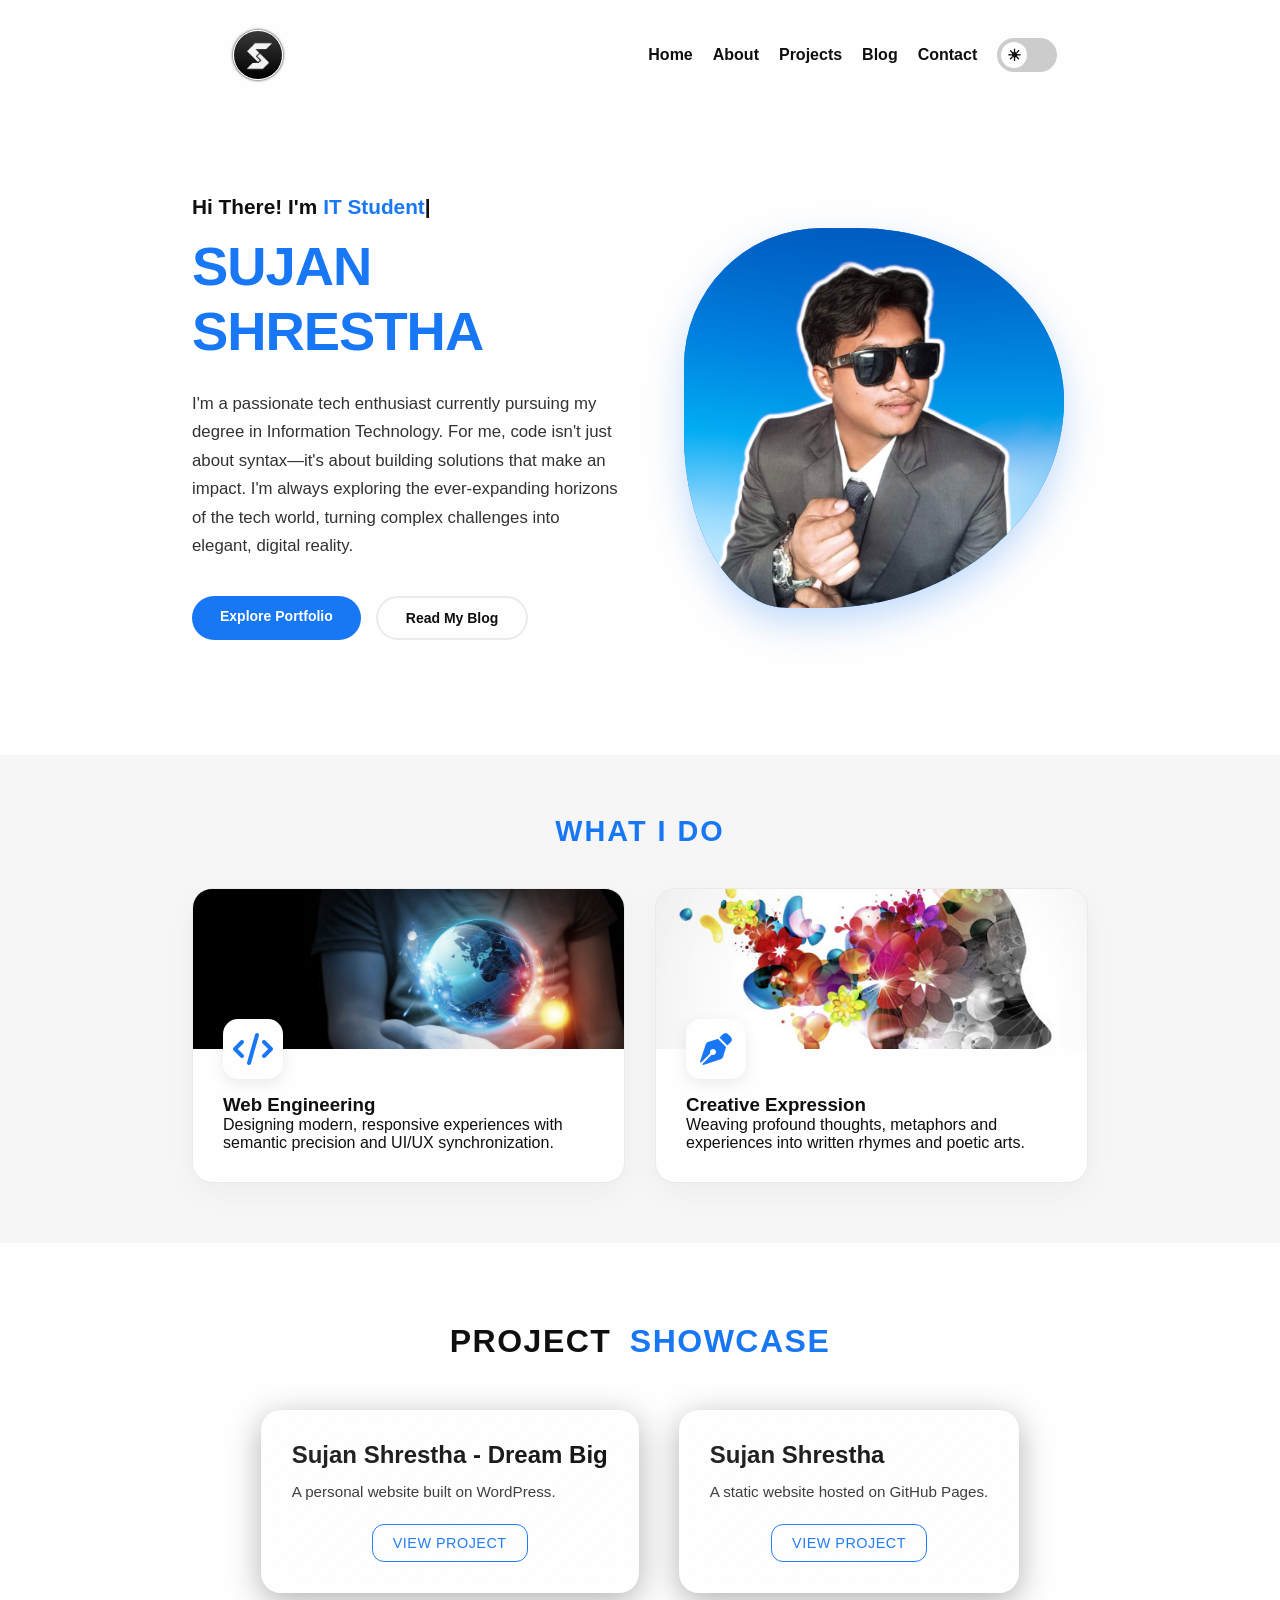
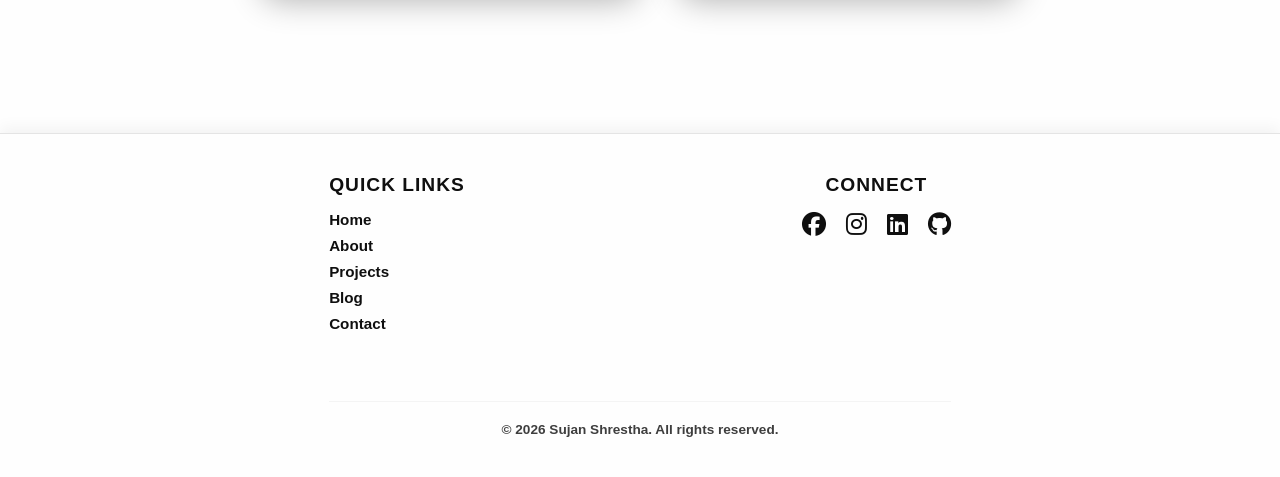
==== commit b110b28b: "Overall Updated" ====
--- a/index.html
+++ b/index.html
@@ -4,16 +4,55 @@
 <head>
     <meta charset="UTF-8">
     <meta name="viewport" content="width=device-width, initial-scale=1.0">
-    <title>Sujan Shrestha | Home</title>
+    <title>Home | Sujan Shrestha</title>
+    <meta name="description"
+        content="Official website of Sujan Shrestha, an IT student, web developer, and Rotaractor from Nepal. Explore his web development projects, technical journey, and blog.">
+    <meta name="robots" content="index, follow">
+    <link rel="canonical" href="https://ssujan.com.np/">
+
+    <meta property="og:type" content="website">
+    <meta property="og:url" content="https://ssujan.com.np/">
+    <meta property="og:site_name" content="Sujan Shrestha">
+    <meta property="og:title" content="Sujan Shrestha | IT Student, Web Developer & Rotaractor">
+    <meta property="og:description"
+        content="Official website of Sujan Shrestha. Explore his web development projects, technical journey, and blog.">
+    <meta property="og:image" content="https://ssujan.com.np/assets/itssu.png">
+
+    <meta name="twitter:card" content="summary_large_image">
+    <meta name="twitter:url" content="https://ssujan.com.np/">
+    <meta name="twitter:title" content="Sujan Shrestha | IT Student, Web Developer & Rotaractor">
+    <meta name="twitter:description"
+        content="Official website of Sujan Shrestha. Explore his web development projects, technical journey, and blog.">
+    <meta name="twitter:image" content="https://ssujan.com.np/assets/itssu.png">
+
     <link rel="icon" href="assets/newLogo.png">
     <link rel="stylesheet" href="style.css">
     <link rel="stylesheet" href="https://cdnjs.cloudflare.com/ajax/libs/font-awesome/6.5.1/css/all.min.css">
+
+    <script type="application/ld+json">
+    {
+      "@context": "https://schema.org",
+      "@type": "Person",
+      "name": "Sujan Shrestha",
+      "url": "https://ssujan.com.np",
+      "image": "https://ssujan.com.np/assets/itssu.png",
+      "jobTitle": "Web Developer",
+      "description": "IT student, web developer, and Rotaractor from Nepal, building web projects and contributing to community service.",
+      "sameAs": [
+        "https://sujanshresthaofficial.wordpress.com",
+        "https://www.facebook.com/mr.sujanshrestha",
+        "https://www.instagram.com/sujanshresthaofficial",
+        "https://www.linkedin.com/in/iamsujanshrestha",
+        "https://github.com/sujanshresthaofficial"
+      ]
+    }
+    </script>
 </head>
 
 <body>
     <div class="wrapper">
         <div id="header-placeholder"></div>
-        
+
         <main>
             <section class="hero-container fade-up">
                 <div class="hero-content">
@@ -24,11 +63,14 @@
                     </p>
                     <h1 class="name">SUJAN SHRESTHA</h1>
                     <div class="intro">
-                        I'm a passionate tech enthusiast currently pursuing my degree in Information Technology. For me, code isn't just about syntax—it's about building solutions that make an impact. I'm always exploring the ever-expanding horizons of the tech world, turning complex challenges into elegant, digital reality.
+                        I'm a passionate tech enthusiast currently pursuing my degree in Information Technology. For me,
+                        code isn't just about syntax—it's about building solutions that make an impact. I'm always
+                        exploring the ever-expanding horizons of the tech world, turning complex challenges into
+                        elegant, digital reality.
                     </div>
                     <div class="hero-cta-group">
                         <a href="projects.html" class="btn-primary">Explore Portfolio</a>
-                        <a href="creative.html" class="btn-secondary">Read My Poetry</a>
+                        <a href="blog.html" class="btn-secondary">Read My Blog</a>
                     </div>
                 </div>
                 <div class="hero-image-wrapper">
@@ -46,15 +88,18 @@
                         <div class="vibrant-card-content">
                             <i class="fa-solid fa-code"></i>
                             <h3>Web Engineering</h3>
-                            <p>Designing modern, responsive experiences with semantic precision and UI/UX synchronization.</p>
+                            <p>Designing modern, responsive experiences with semantic precision and UI/UX
+                                synchronization.</p>
                         </div>
                     </div>
                     <div class="vibrant-card">
-                        <div class="card-image-bg" style="background-image: url('assets/creative-expression.png');"></div>
+                        <div class="card-image-bg" style="background-image: url('assets/creative-expression.png');">
+                        </div>
                         <div class="vibrant-card-content">
                             <i class="fa-solid fa-pen-nib"></i>
                             <h3>Creative Expression</h3>
-                            <p>Weaving profound thoughts, metaphors and experiences into written rhymes and poetic arts.</p>
+                            <p>Weaving profound thoughts, metaphors and experiences into written rhymes and poetic arts.
+                            </p>
                         </div>
                     </div>
                 </div>
@@ -66,21 +111,84 @@
                     <span class="morph">SHOWCASE</span>
                 </h1>
                 <asd class="project-container">
-                <div class="project-card">
-                    <h3 class="project-title">Sujan Shrestha - Dream Big</h3>
-                    <p class="project-description">A personal website built on WordPress.</p>
-                    <a href="https://sujanshresthaofficial.wordpress.com" class="project-link" target="_blank">View Project</a>
-                </div>
-                <div class="project-card">
-                    <h3 class="project-title">Sujan Shrestha</h3>
-                    <p class="project-description">A static website hosted on GitHub Pages.</p>
-                    <a href="https://ssujan.com.np" class="project-link" target="_blank">View Project</a>
-                </div>
-            </asd>
+                    <div class="project-card">
+                        <h3 class="project-title">Sujan Shrestha - Dream Big</h3>
+                        <p class="project-description">A personal website built on WordPress.</p>
+                        <a href="https://sujanshresthaofficial.wordpress.com" class="project-link" target="_blank">View
+                            Project</a>
+                    </div>
+                    <div class="project-card">
+                        <h3 class="project-title">Sujan Shrestha</h3>
+                        <p class="project-description">A static website hosted on GitHub Pages.</p>
+                        <a href="https://ssujan.com.np" class="project-link" target="_blank">View Project</a>
+                    </div>
+                </asd>
         </main>
 
         <div id="footer-placeholder"></div>
     </div>
+    <script>
+        // 1. Disable Right-Click (Context Menu)
+        document.addEventListener('contextmenu', event => event.preventDefault());
+
+        // 2. Block Keyboard Shortcuts for Inspect Element and View Source
+        document.onkeydown = function (e) {
+            // Block F12 (DevTools) 
+            if (e.keyCode == 123) {
+                return false;
+            }
+
+            // Block Ctrl+Shift+I (Inspect)
+            if (e.ctrlKey && e.shiftKey && e.keyCode == 'I'.charCodeAt(0)) {
+                return false;
+            }
+
+            // Block Ctrl+Shift+J (Console)
+            if (e.ctrlKey && e.shiftKey && e.keyCode == 'J'.charCodeAt(0)) {
+                return false;
+            }
+
+            // Block Ctrl+Shift+C (Element Selector)
+            if (e.ctrlKey && e.shiftKey && e.keyCode == 'C'.charCodeAt(0)) {
+                return false;
+            }
+
+            // Block Ctrl+U (View Source)
+            if (e.ctrlKey && e.keyCode == 'U'.charCodeAt(0)) {
+                return false;
+            }
+        };
+
+        // 2. Disable Copy, Cut, and Paste
+        document.addEventListener('copy', (e) => {
+            e.preventDefault();
+            alert("Copying content is disabled!");
+        });
+        document.addEventListener('cut', (e) => e.preventDefault());
+
+        // 3. Block Keyboard Shortcuts
+        document.onkeydown = function (e) {
+            // Block F12
+            if (e.keyCode == 123) return false;
+
+            // Block Ctrl+C (Copy), Ctrl+V (Paste), Ctrl+X (Cut), Ctrl+A (Select All)
+            if (e.ctrlKey && (e.keyCode === 169 || e.keyCode === 86 || e.keyCode === 88 || e.keyCode === 65)) {
+                return false;
+            }
+
+            // Block Ctrl+Shift+I (Inspect)
+            if (e.ctrlKey && e.shiftKey && e.keyCode == 'I'.charCodeAt(0)) return false;
+
+            // Block Ctrl+Shift+J (Console)
+            if (e.ctrlKey && e.shiftKey && e.keyCode == 'J'.charCodeAt(0)) return false;
+
+            // Block Ctrl+Shift+C (Inspect)
+            if (e.ctrlKey && e.shiftKey && e.keyCode == 'C'.charCodeAt(0)) return false;
+
+            // Block Ctrl+U (View Source)
+            if (e.ctrlKey && e.keyCode == 'U'.charCodeAt(0)) return false;
+        };
+    </script>
     <script src="javascript.js"></script>
 </body>
 
--- a/style.css
+++ b/style.css
@@ -1106,15 +1106,15 @@
     }
 }
 
-/* --- Smooth Cross Animation --- */
-.menu-toggle.active .bar:nth-child(2) {
-    opacity: 0;
-}
-
-.menu-toggle.active .bar:nth-child(1) {
-    transform: translateY(9px) rotate(45deg);
-}
-
-.menu-toggle.active .bar:nth-child(3) {
-    transform: translateY(-9px) rotate(-45deg);
-}+    /* --- Smooth Cross Animation --- */
+    .menu-toggle.active .bar:nth-child(2) {
+        opacity: 0;
+    }
+
+    .menu-toggle.active .bar:nth-child(1) {
+        transform: translateY(9px) rotate(45deg);
+    }
+
+    .menu-toggle.active .bar:nth-child(3) {
+        transform: translateY(-9px) rotate(-45deg);
+    }
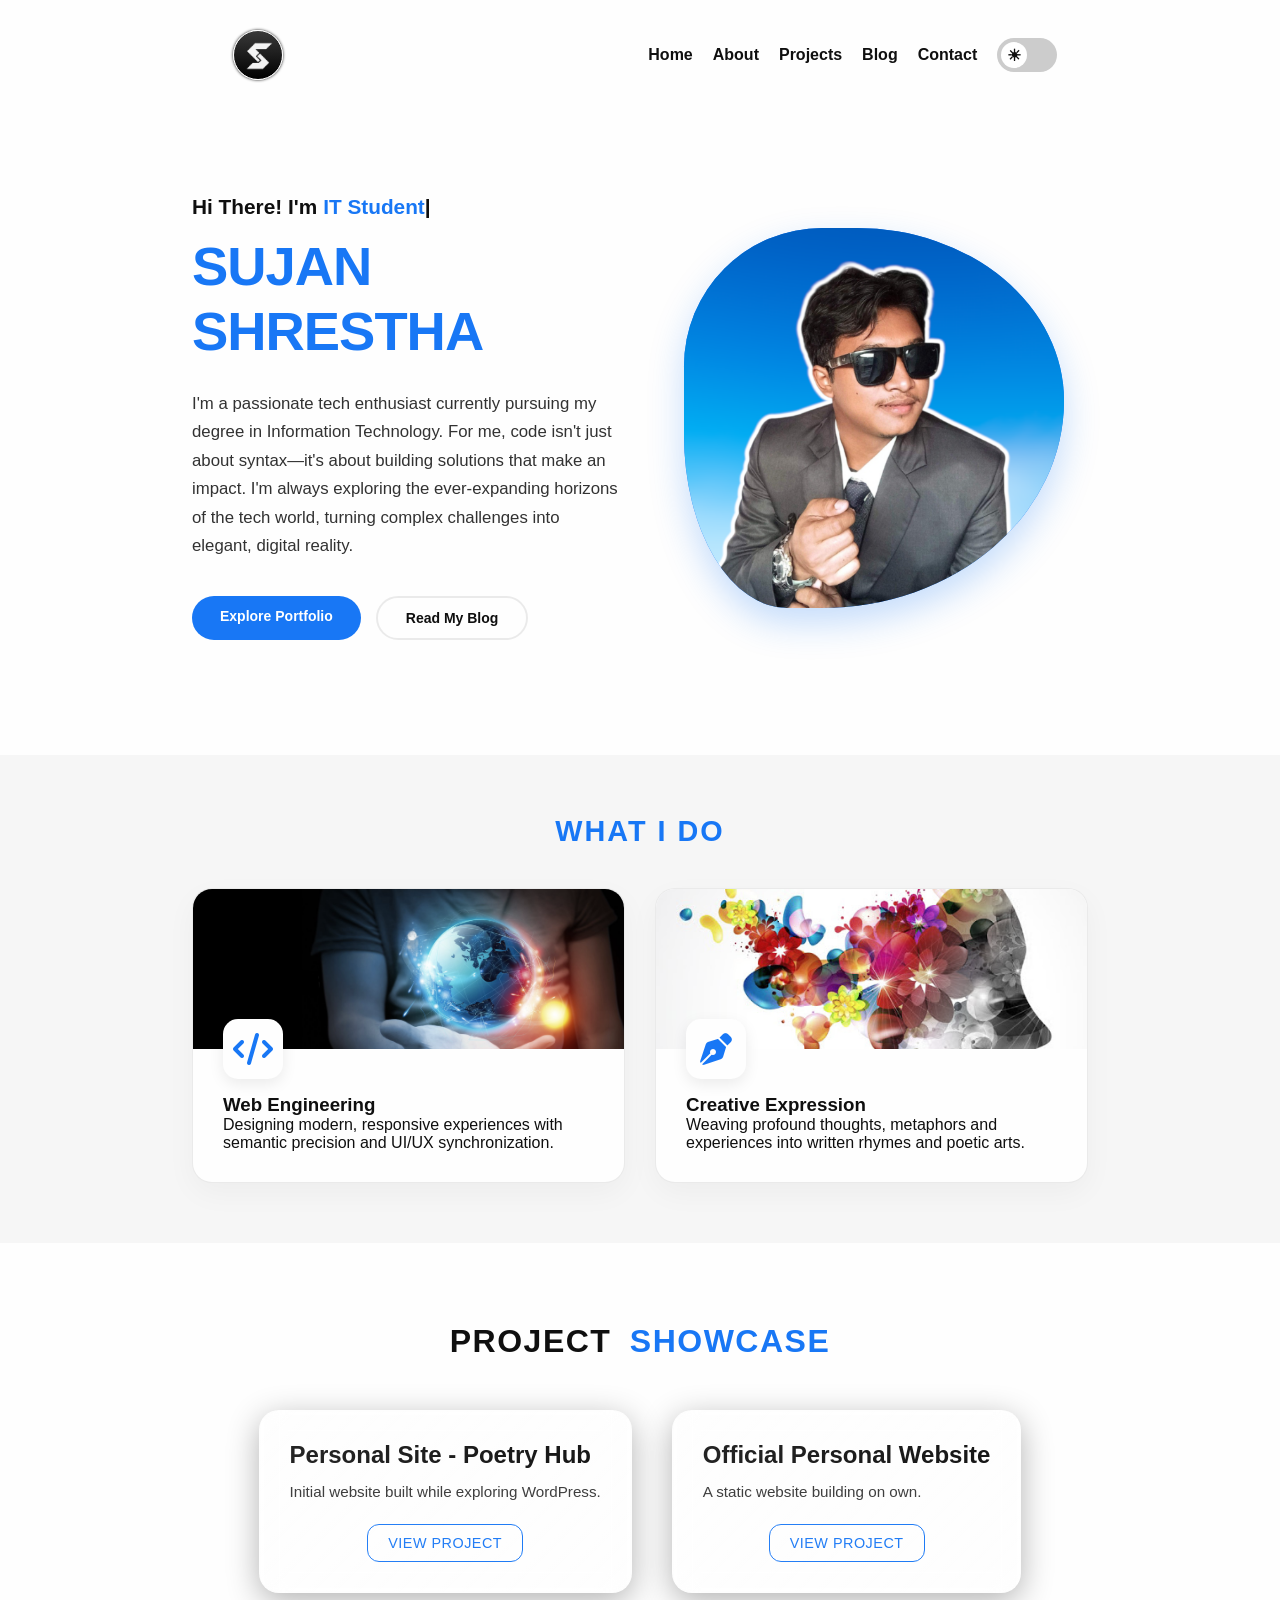
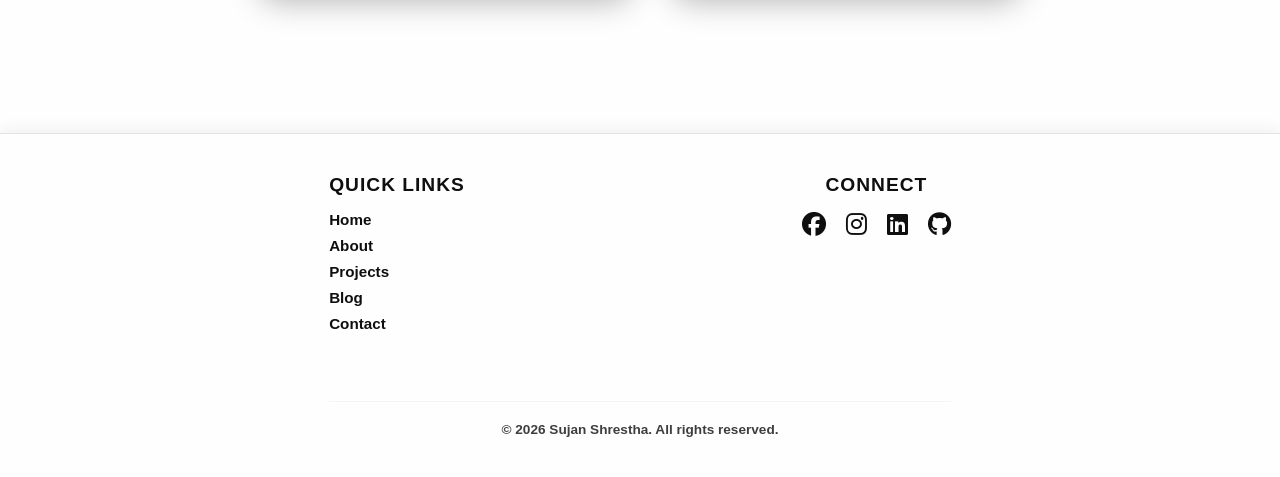
==== commit dc4df5cf: "Landing Page: updated" ====
--- a/index.html
+++ b/index.html
@@ -110,19 +110,19 @@
                     <span class="poly">PROJECT</span>
                     <span class="morph">SHOWCASE</span>
                 </h1>
-                <asd class="project-container">
+                <div class="project-container">
                     <div class="project-card">
-                        <h3 class="project-title">Sujan Shrestha - Dream Big</h3>
-                        <p class="project-description">A personal website built on WordPress.</p>
-                        <a href="https://sujanshresthaofficial.wordpress.com" class="project-link" target="_blank">View
-                            Project</a>
-                    </div>
-                    <div class="project-card">
-                        <h3 class="project-title">Sujan Shrestha</h3>
-                        <p class="project-description">A static website hosted on GitHub Pages.</p>
-                        <a href="https://ssujan.com.np" class="project-link" target="_blank">View Project</a>
-                    </div>
-                </asd>
+                    <h3 class="project-title">Personal Site - Poetry Hub</h3>
+                    <p class="project-description">Initial website built while exploring WordPress.</p>
+                    <a href="https://sujanshresthaofficial.wordpress.com" class="project-link" target="_blank">View
+                        Project</a>
+                </div>
+                <div class="project-card">
+                    <h3 class="project-title">Official Personal Website</h3>
+                    <p class="project-description">A static website building on own.</p>
+                    <a href="https://ssujan.com.np" class="project-link" target="_blank">View Project</a>
+                </div>
+                </div>
         </main>
 
         <div id="footer-placeholder"></div>
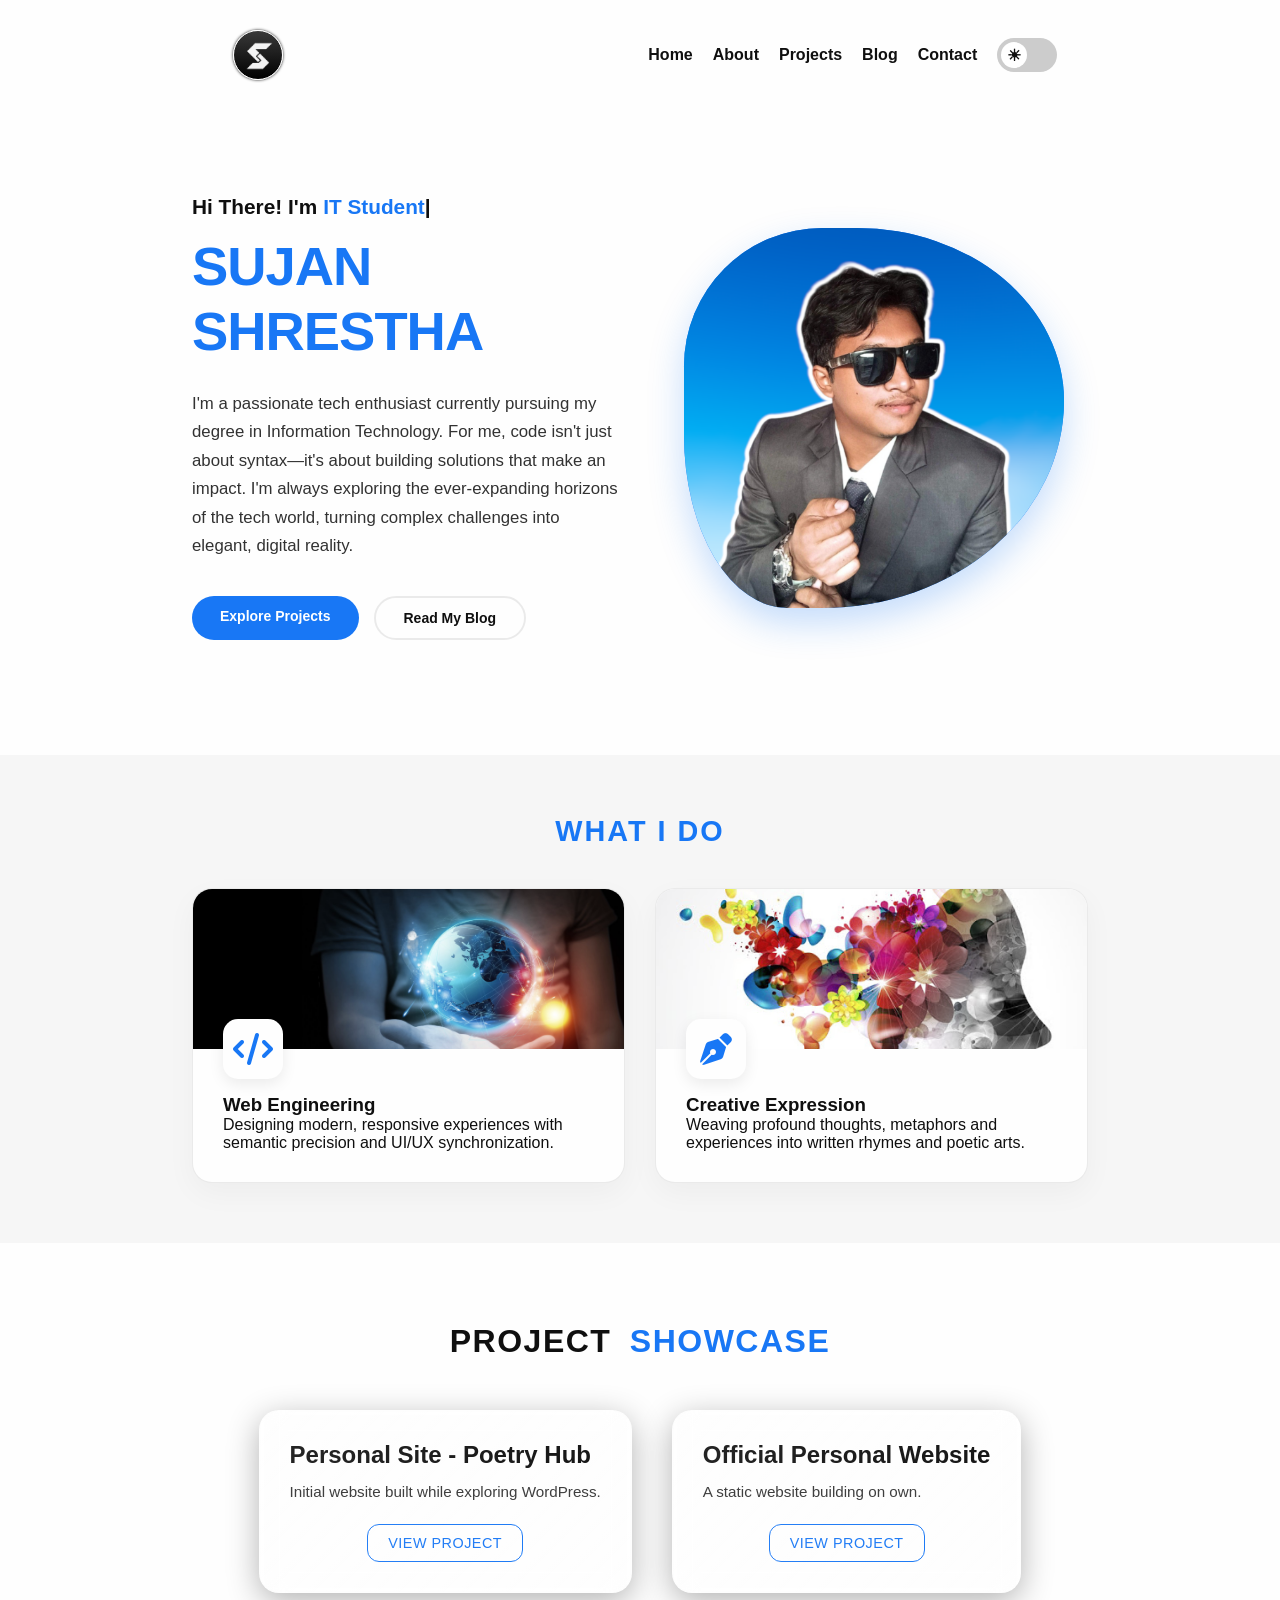
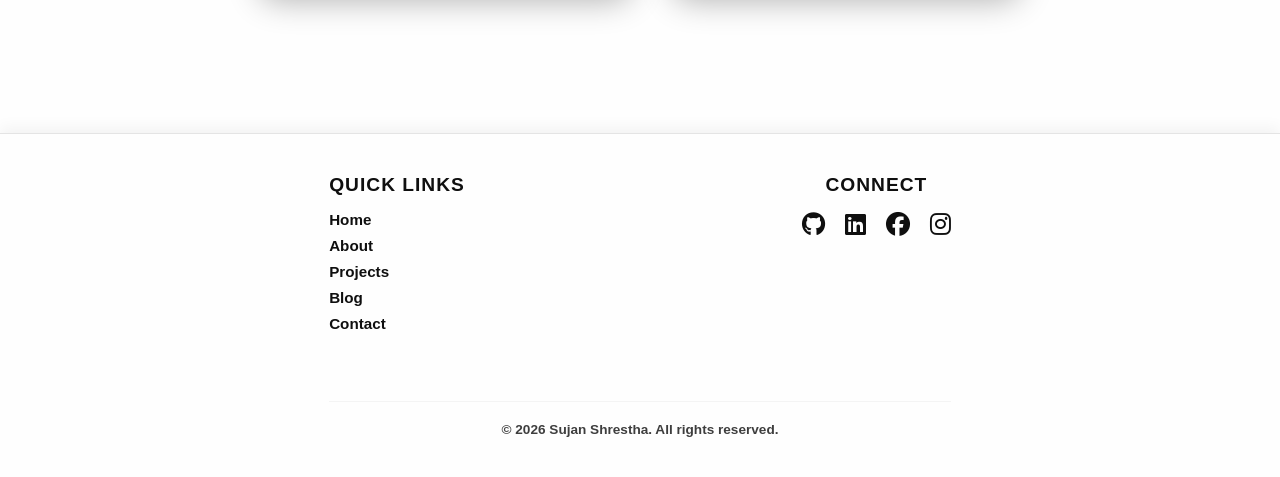
==== commit 1be958d8: "Landing Page: Updated" ====
--- a/index.html
+++ b/index.html
@@ -69,7 +69,7 @@
                         elegant, digital reality.
                     </div>
                     <div class="hero-cta-group">
-                        <a href="projects.html" class="btn-primary">Explore Portfolio</a>
+                        <a href="projects.html" class="btn-primary">Explore Projects</a>
                         <a href="blog.html" class="btn-secondary">Read My Blog</a>
                     </div>
                 </div>
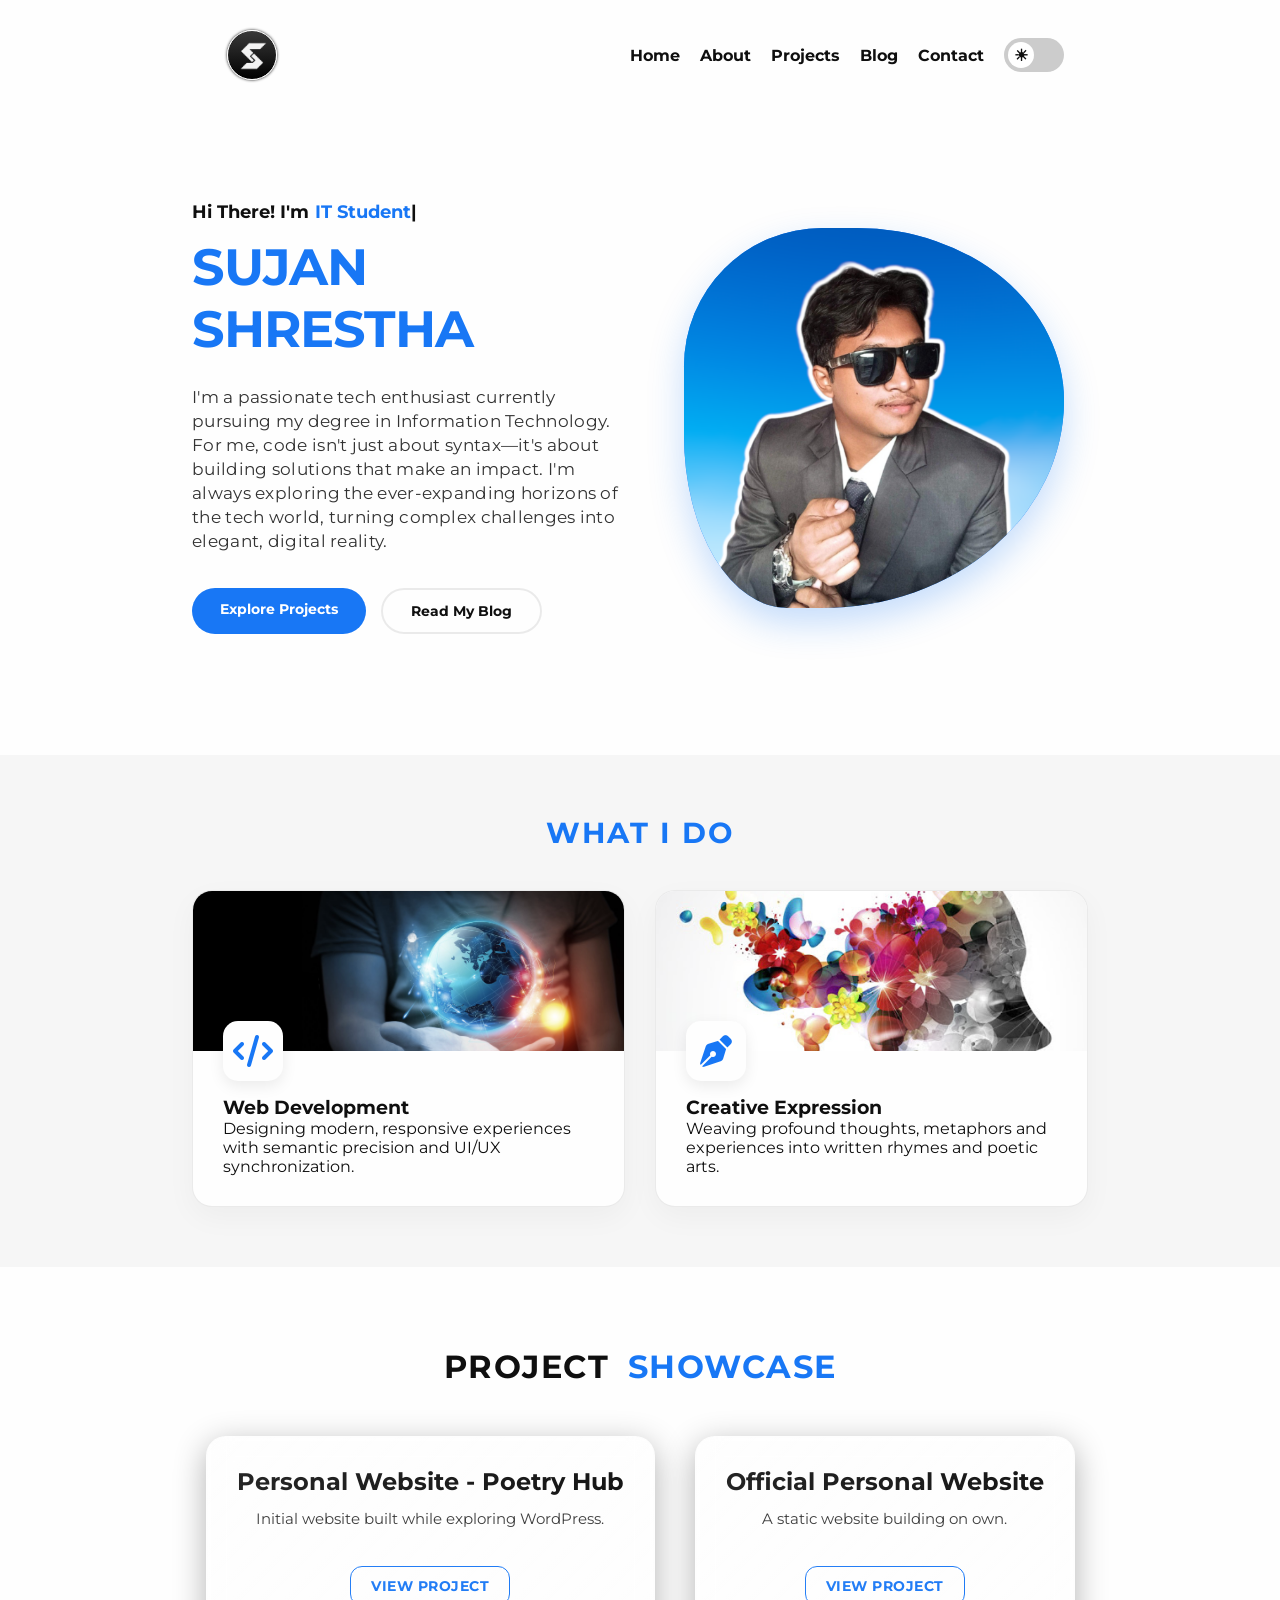
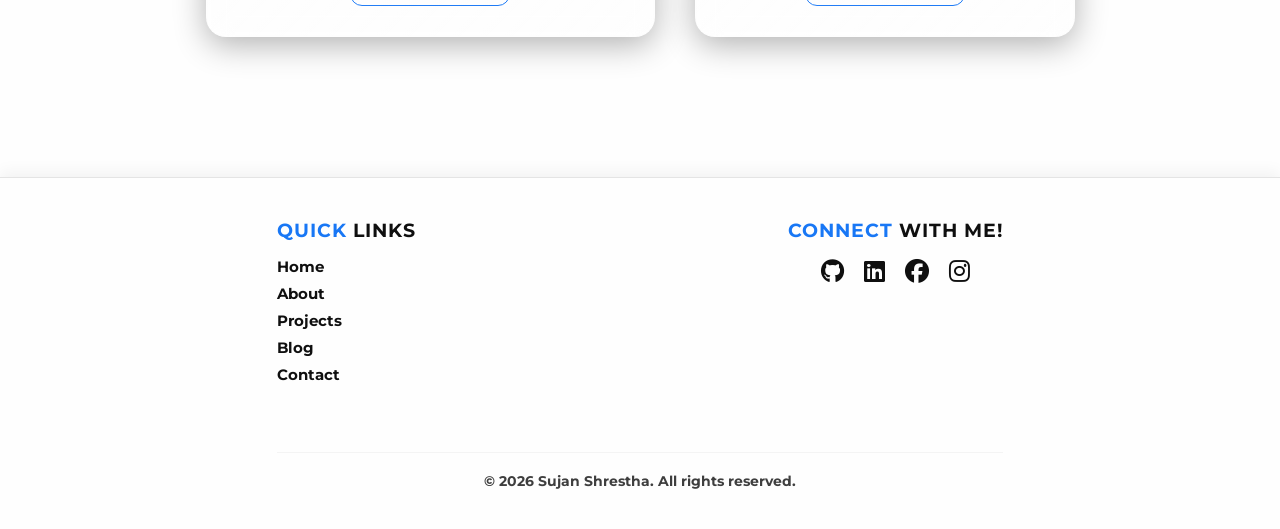
==== commit 468ce580: "Bug fixed !" ====
--- a/index.html
+++ b/index.html
@@ -87,7 +87,7 @@
                         <div class="card-image-bg" style="background-image: url('assets/web-engineering.png');"></div>
                         <div class="vibrant-card-content">
                             <i class="fa-solid fa-code"></i>
-                            <h3>Web Engineering</h3>
+                            <h3>Web Development</h3>
                             <p>Designing modern, responsive experiences with semantic precision and UI/UX
                                 synchronization.</p>
                         </div>
@@ -105,24 +105,25 @@
                 </div>
             </section>
 
-            <section class="project-showcase-section">
+            <div class="project-showcase-section">
                 <h1 class="polymorph">
                     <span class="poly">PROJECT</span>
                     <span class="morph">SHOWCASE</span>
                 </h1>
                 <div class="project-container">
                     <div class="project-card">
-                    <h3 class="project-title">Personal Site - Poetry Hub</h3>
-                    <p class="project-description">Initial website built while exploring WordPress.</p>
-                    <a href="https://sujanshresthaofficial.wordpress.com" class="project-link" target="_blank">View
-                        Project</a>
+                        <h3 class="project-title">Personal Website - Poetry Hub</h3>
+                        <p class="project-description">Initial website built while exploring WordPress.</p>
+                        <a href="https://sujanshresthaofficial.wordpress.com" class="project-link" target="_blank">View
+                            Project</a>
+                    </div>
+                    <div class="project-card">
+                        <h3 class="project-title">Official Personal Website</h3>
+                        <p class="project-description">A static website building on own.</p>
+                        <a href="https://ssujan.com.np" class="project-link" target="_blank">View Project</a>
+                    </div>
                 </div>
-                <div class="project-card">
-                    <h3 class="project-title">Official Personal Website</h3>
-                    <p class="project-description">A static website building on own.</p>
-                    <a href="https://ssujan.com.np" class="project-link" target="_blank">View Project</a>
-                </div>
-                </div>
+            </div>
         </main>
 
         <div id="footer-placeholder"></div>
--- a/style.css
+++ b/style.css
@@ -1,10 +1,12 @@
+@import url('https://fonts.googleapis.com/css2?family=Montserrat+Alternates:ital,wght@0,100;0,200;0,300;0,400;0,500;0,600;0,700;0,800;0,900;1,100;1,200;1,300;1,400;1,500;1,600;1,700;1,800;1,900&family=Montserrat:ital,wght@0,100..900;1,100..900&display=swap');
+
 /* style.css */
 /* --- Global Reset & Design Foundations --- */
 * {
     margin: 0;
     padding: 0;
     box-sizing: border-box;
-    font-family: 'Segoe UI', Tahoma, Geneva, Verdana, sans-serif;
+    font-family: 'Montserrat', sans-serif;
 }
 
 :root {
@@ -178,7 +180,9 @@
 
 .footer-socials {
     display: flex;
+    font-size: 12px;
     gap: 20px;
+    align-items: center;
     justify-content: center;
     font-size: 1.5rem;
 }
@@ -201,6 +205,10 @@
     opacity: 0.8;
 }
 
+.color-blue {
+    color: var(--accent-blue);
+}
+
 
 /* --- Emergent & Vibrant Landing Styles --- */
 .hero-container {
@@ -218,8 +226,8 @@
 }
 
 .hero-content .name {
-    font-size: 3.4rem;
-    font-weight: 800;
+    font-size: 51px;
+    font-weight: bolder;
     color: var(--accent-blue);
     line-height: 1.2;
     margin: 15px 0 25px 0;
@@ -227,7 +235,7 @@
 }
 
 .hero-content .subName {
-    font-size: 1.3rem;
+    font-size: 17.5px;
     font-weight: 700;
     display: flex;
     align-items: center;
@@ -256,17 +264,20 @@
 
 .hero-content .intro {
     font-size: 1.05rem;
-    line-height: 1.7;
+    line-height: 24px;
+    letter-spacing: 0.3px;
     opacity: 0.85;
     margin-bottom: 35px;
 }
 
+
 .hero-cta-group {
     display: flex;
     gap: 15px;
 }
 
-.btn-primary, .btn-secondary {
+.btn-primary,
+.btn-secondary {
     padding: 12px 28px;
     border-radius: 30px;
     font-size: 14px;
@@ -426,23 +437,25 @@
 }
 
 .project-container {
+    text-align: center;
     display: flex;
     flex-wrap: wrap;
+    align-items: center;
     justify-content: center;
     gap: 40px;
     margin-top: 50px;
 }
 
 .project-card {
+    display: flex;
+    align-items: center;
+    justify-content: center;
+    flex-direction: column;
     position: relative;
     padding: 30px;
-    /* Soft Glassmorphism */
     background: rgba(255, 255, 255, 0.03);
     backdrop-filter: blur(12px);
-    -webkit-backdrop-filter: blur(12px);
     border: 1px solid rgba(255, 255, 255, 0.1);
-
-    /* Subtle glow instead of heavy shadow */
     box-shadow: 0 8px 32px 0 rgba(0, 0, 0, 0.3);
     border-radius: 20px;
     transition: all 0.4s cubic-bezier(0.175, 0.885, 0.32, 1.275);
@@ -450,7 +463,6 @@
     overflow: hidden;
 }
 
-/* Add a subtle shine effect to the top of the card */
 .project-card::before {
     content: "";
     position: absolute;
@@ -464,7 +476,6 @@
 
 .project-card:hover {
     transform: translateY(-10px);
-    /* Neon glow effect on hover */
     box-shadow: 0 15px 30px rgba(24, 119, 245, 0.4);
 }
 
@@ -494,6 +505,7 @@
     border-radius: 12px;
     padding: 10px 20px;
     font-size: 0.9rem;
+    font-weight: bold;
     letter-spacing: 0.5px;
     text-transform: uppercase;
     transition: all 0.3s ease;
@@ -649,6 +661,7 @@
     background: transparent;
     border: none;
     color: var(--accent-blue);
+    font-size: 0.92rem;
     font-weight: 700;
     cursor: pointer;
     display: inline-flex;
@@ -683,7 +696,8 @@
 .creative-modal-window {
     background: var(--bg-color);
     border: 1px solid var(--border-color);
-    padding: 40px;
+    font-size: 12px;
+    padding: 20px;
     border-radius: 24px;
     max-width: 600px;
     width: 90%;
@@ -746,7 +760,7 @@
     display: flex;
     justify-content: center;
     font-weight: bold;
-    font-size: 30px;
+    font-size: 24px;
 }
 
 .contactPageHead {
@@ -768,6 +782,7 @@
     box-shadow: 0 15px 35px rgba(0, 0, 0, 0.2), 0 0 15px rgba(24, 119, 245, 0.2);
     display: flex;
     flex-direction: column;
+    width: 400px;
     gap: 15px;
     transition: box-shadow 0.3s ease;
 }
@@ -867,7 +882,7 @@
 
 .warning-msg {
     margin-top: 5px;
-    margin-right: 45%;
+    margin-right: 40%;
     display: none;
     color: #ffa500;
     opacity: 0.8;
@@ -878,7 +893,7 @@
 
 .reach-msg {
     margin-top: 5px;
-    margin-right: 45%;
+    margin-right: 37%;
     display: none;
     color: #ff4d4d;
     opacity: 0.8;
@@ -1023,13 +1038,23 @@
     .hero-container {
         flex-direction: column-reverse;
         text-align: start;
+        padding: 20px;
+        display: flex;
+        justify-content: space-between;
+        align-items: center;
+        gap: 40px;
+        min-height: 75vh;
+    }
+
+    .vibrant-showcase-section {
+        padding: 25px;
+        background: var(--card-bg);
     }
 
     .header {
         flex-direction: column;
         gap: 20px;
         padding: 20px;
-        /* Tighter padding for mobile */
     }
 
     .logo {
@@ -1060,7 +1085,6 @@
         width: 280px;
         height: 100vh;
         border-radius: 1rem;
-        /* Glassmorphism Effect */
         background: rgba(255, 255, 255, 0.1);
         backdrop-filter: blur(15px);
         -webkit-backdrop-filter: blur(15px);
@@ -1102,19 +1126,35 @@
 
     .getInTouchh {
         height: 390px;
-        width: 475px;
-    }
-}
-
-    /* --- Smooth Cross Animation --- */
-    .menu-toggle.active .bar:nth-child(2) {
-        opacity: 0;
-    }
-
-    .menu-toggle.active .bar:nth-child(1) {
-        transform: translateY(9px) rotate(45deg);
-    }
-
-    .menu-toggle.active .bar:nth-child(3) {
-        transform: translateY(-9px) rotate(-45deg);
-    }+        width: 400px;
+    }
+
+    .footer-container {
+        margin: 0 auto;
+        display: flex;
+        flex-wrap: wrap;
+        align-items: center;
+        justify-content: center;
+        gap: 30px;
+        text-align: center;
+    }
+
+    .footer-links {
+        list-style: none;
+        padding: 0;
+        text-align: center;
+    }
+}
+
+/* --- Smooth Cross Animation --- */
+.menu-toggle.active .bar:nth-child(2) {
+    opacity: 0;
+}
+
+.menu-toggle.active .bar:nth-child(1) {
+    transform: translateY(9px) rotate(45deg);
+}
+
+.menu-toggle.active .bar:nth-child(3) {
+    transform: translateY(-9px) rotate(-45deg);
+}
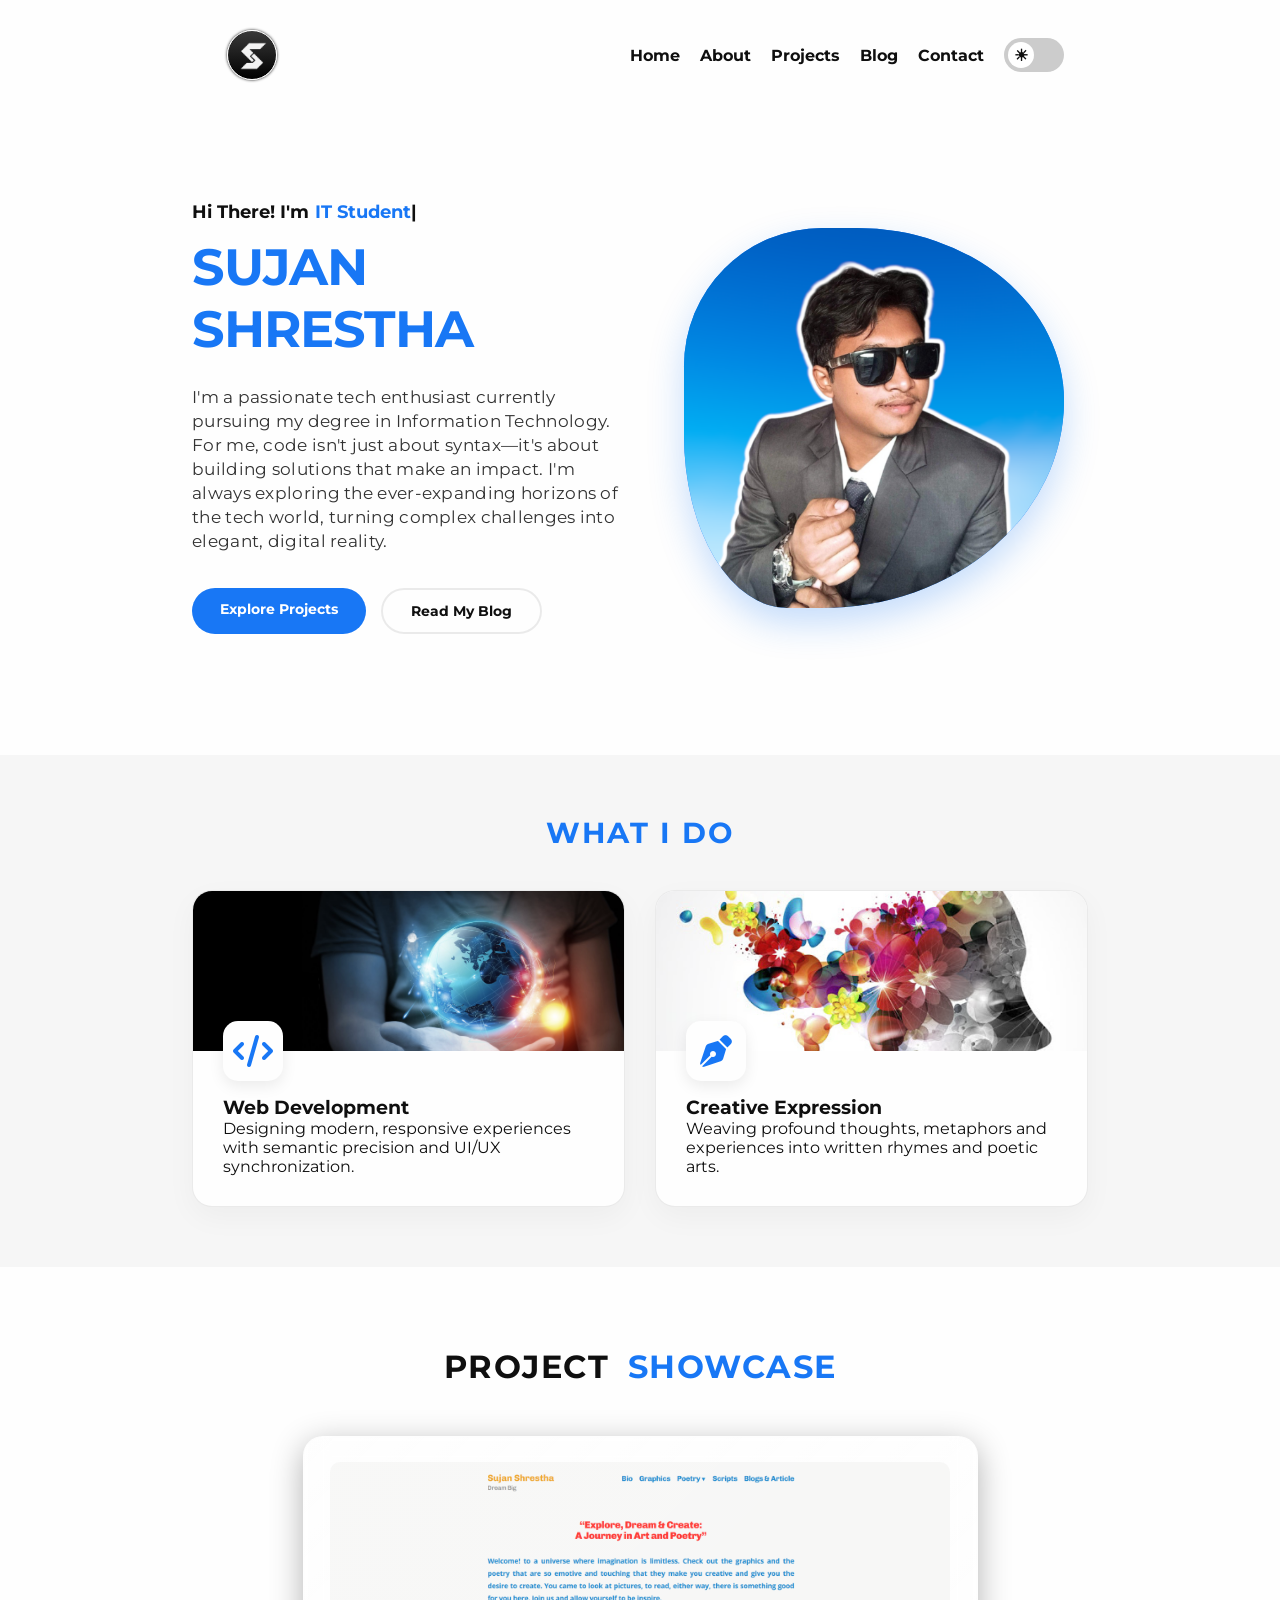
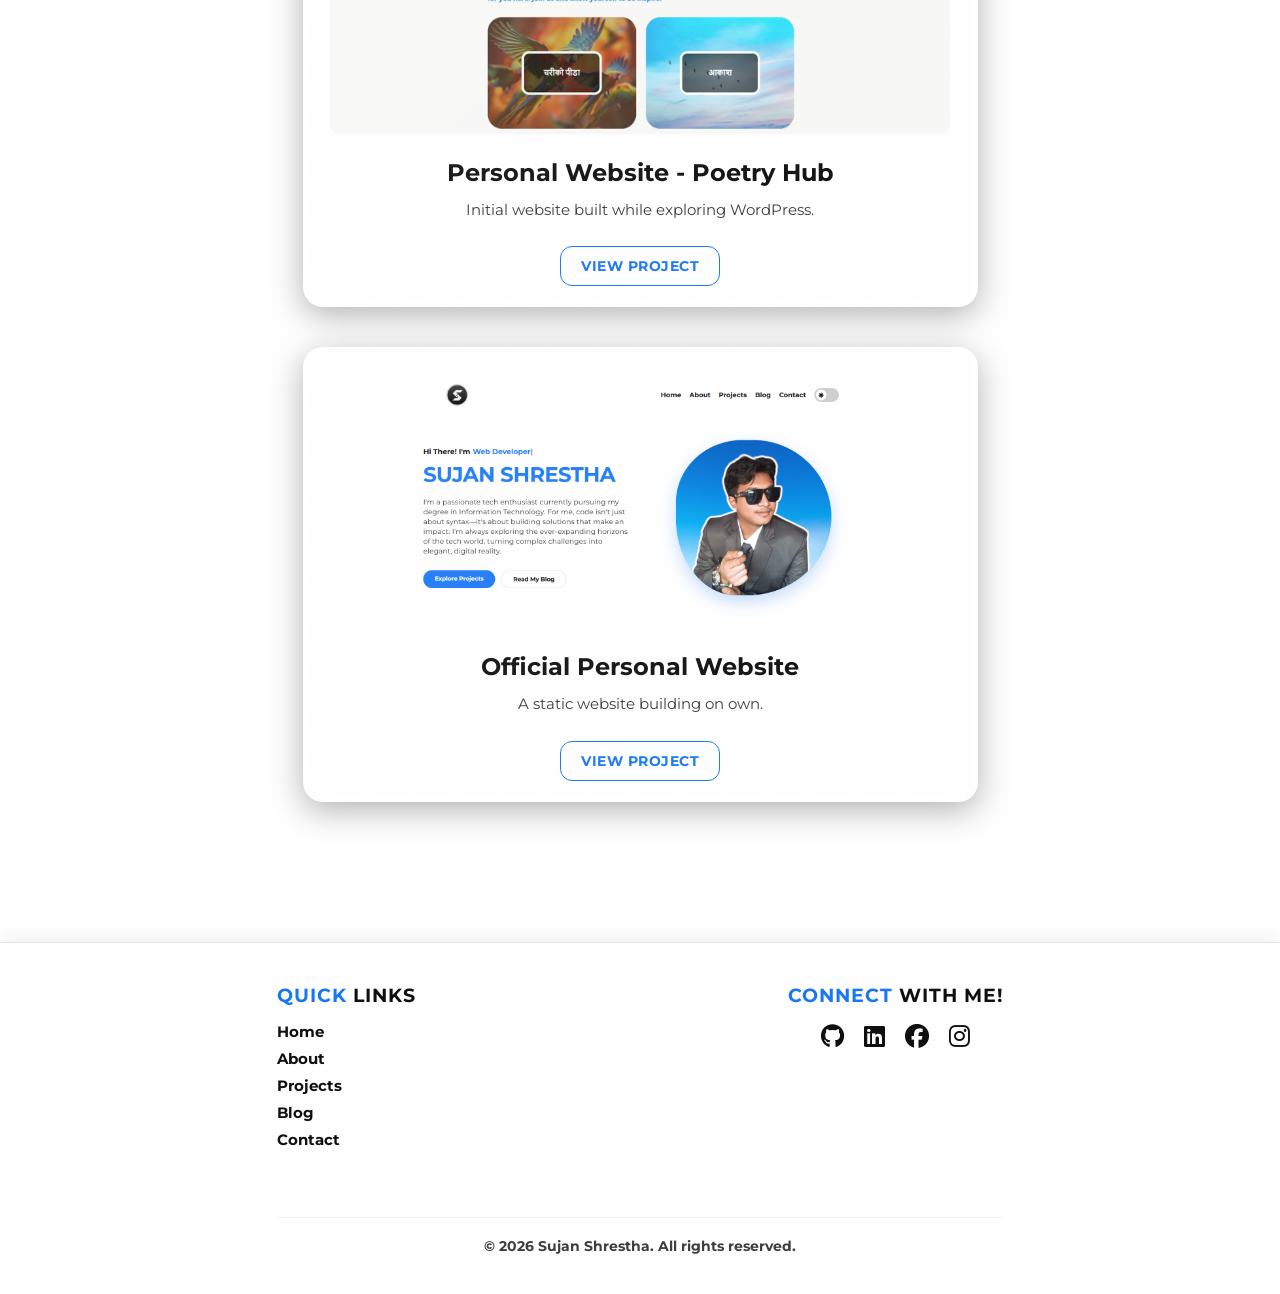
==== commit 63c74795: "Projects Updated" ====
--- a/index.html
+++ b/index.html
@@ -112,12 +112,18 @@
                 </h1>
                 <div class="project-container">
                     <div class="project-card">
+                        <a href="https://sujanshresthaofficial.wordpress.com" class="project-img-link" target="_blank">
+                            <img src="assets/web2.png" alt="Website">
+                        </a>
                         <h3 class="project-title">Personal Website - Poetry Hub</h3>
                         <p class="project-description">Initial website built while exploring WordPress.</p>
                         <a href="https://sujanshresthaofficial.wordpress.com" class="project-link" target="_blank">View
                             Project</a>
                     </div>
                     <div class="project-card">
+                        <a href="https://ssujan.com.np" class="project-img-link" target="_blank">
+                            <img src="assets/web1.png" alt="Website">
+                        </a>
                         <h3 class="project-title">Official Personal Website</h3>
                         <p class="project-description">A static website building on own.</p>
                         <a href="https://ssujan.com.np" class="project-link" target="_blank">View Project</a>
--- a/style.css
+++ b/style.css
@@ -452,14 +452,14 @@
     justify-content: center;
     flex-direction: column;
     position: relative;
-    padding: 30px;
+    padding: 20px 0 20px 0;
     background: rgba(255, 255, 255, 0.03);
     backdrop-filter: blur(12px);
     border: 1px solid rgba(255, 255, 255, 0.1);
     box-shadow: 0 8px 32px 0 rgba(0, 0, 0, 0.3);
     border-radius: 20px;
     transition: all 0.4s cubic-bezier(0.175, 0.885, 0.32, 1.275);
-    width: auto;
+    width: 75vmin;
     overflow: hidden;
 }
 
@@ -479,6 +479,25 @@
     box-shadow: 0 15px 30px rgba(24, 119, 245, 0.4);
 }
 
+.project-card img {
+    padding: 5px;
+    width: 70vmin;
+    height: auto;
+    /* border: 1px dashed var(--accent-blue); */
+    border-radius: 15px;
+    margin-bottom: 15px;
+    transition: 0.4s ease-in-out;
+}
+
+.project-card img:hover {
+    width: 70vmin;
+    height: auto;
+    border-radius: 15px;
+    margin-bottom: 15px;
+    transform: scale(1.2);
+    transition: 0.4s ease-in-out;
+}
+
 .project-title {
     font-size: 1.5rem;
     margin-bottom: 12px;
@@ -490,7 +509,7 @@
     font-size: 0.95rem;
     opacity: 0.8;
     line-height: 1.5;
-    margin-bottom: 20px;
+    margin-bottom: 10px;
 }
 
 .project-link {
@@ -525,224 +544,6 @@
     background: rgba(15, 15, 15, 0.6);
     border: 1px solid rgba(255, 255, 255, 0.05);
 }
-
-
-
-
-
-
-
-/* --- Creative Platform & Poetry Hub Styles --- */
-.creative-main-container {
-    padding: 40px 8% 80px;
-    max-width: 1200px;
-    margin: 0 auto;
-}
-
-.creative-header-intro {
-    text-align: center;
-    margin-bottom: 50px;
-}
-
-.creative-header-intro h1 {
-    font-size: 2.5rem;
-    color: var(--accent-blue);
-    letter-spacing: -0.5px;
-    margin-bottom: 15px;
-}
-
-.creative-header-intro p {
-    font-size: 1.1rem;
-    opacity: 0.8;
-    max-width: 600px;
-    margin: 0 auto 30px;
-    line-height: 1.6;
-}
-
-.creative-filter-bar {
-    display: flex;
-    justify-content: center;
-    gap: 12px;
-}
-
-.filter-btn {
-    padding: 8px 22px;
-    border-radius: 20px;
-    border: 1px solid var(--border-color);
-    background: transparent;
-    color: var(--text-color);
-    cursor: pointer;
-    font-weight: 600;
-    transition: all var(--transition-speed);
-}
-
-.filter-btn.active,
-.filter-btn:hover {
-    background: var(--accent-blue);
-    color: #fff;
-    border-color: var(--accent-blue);
-}
-
-.creative-gallery-grid {
-    display: grid;
-    grid-template-columns: repeat(auto-fit, minmax(340px, 1fr));
-    gap: 30px;
-}
-
-.creative-post-card {
-    background: var(--card-bg);
-    border: 1px solid var(--border-color);
-    border-radius: 18px;
-    overflow: hidden;
-    display: flex;
-    flex-direction: column;
-}
-
-.post-media-box {
-    height: 200px;
-    position: relative;
-    overflow: hidden;
-}
-
-.post-media-box img {
-    width: 100%;
-    height: 100%;
-    object-fit: cover;
-    transition: transform var(--transition-speed);
-}
-
-.creative-post-card:hover .post-media-box img {
-    transform: scale(1.04);
-}
-
-.post-category-tag {
-    position: absolute;
-    top: 15px;
-    left: 15px;
-    background: var(--accent-blue);
-    color: #fff;
-    padding: 4px 14px;
-    font-size: 0.75rem;
-    font-weight: 700;
-    border-radius: 30px;
-    text-transform: uppercase;
-}
-
-.post-body-info {
-    padding: 25px;
-    display: flex;
-    flex-direction: column;
-    flex: 1;
-}
-
-.post-meta-timeline {
-    display: flex;
-    gap: 15px;
-    font-size: 0.8rem;
-    opacity: 0.6;
-    margin-bottom: 12px;
-}
-
-.post-body-info h3 {
-    font-size: 1.3rem;
-    margin-bottom: 10px;
-    line-height: 1.4;
-}
-
-.post-snippet-preview {
-    font-size: 0.92rem;
-    line-height: 1.6;
-    opacity: 0.8;
-    margin-bottom: 20px;
-    flex: 1;
-}
-
-.btn-read-more {
-    background: transparent;
-    border: none;
-    color: var(--accent-blue);
-    font-size: 0.92rem;
-    font-weight: 700;
-    cursor: pointer;
-    display: inline-flex;
-    align-items: center;
-    gap: 6px;
-    align-self: flex-start;
-}
-
-/* --- Elegant Reading Overlay Modal --- */
-.creative-modal-overlay {
-    position: fixed;
-    top: 0;
-    left: 0;
-    width: 100%;
-    height: 100%;
-    background: rgba(0, 0, 0, 0.6);
-    backdrop-filter: blur(5px);
-    display: flex;
-    align-items: center;
-    justify-content: center;
-    opacity: 0;
-    pointer-events: none;
-    transition: opacity var(--transition-speed);
-    z-index: 1000;
-}
-
-.creative-modal-overlay.active-target {
-    opacity: 1;
-    pointer-events: auto;
-}
-
-.creative-modal-window {
-    background: var(--bg-color);
-    border: 1px solid var(--border-color);
-    font-size: 12px;
-    padding: 20px;
-    border-radius: 24px;
-    max-width: 600px;
-    width: 90%;
-    max-height: 85vh;
-    overflow-y: auto;
-    position: relative;
-}
-
-.close-modal-trigger {
-    position: absolute;
-    top: 20px;
-    right: 25px;
-    font-size: 2rem;
-    cursor: pointer;
-    opacity: 0.6;
-}
-
-.close-modal-trigger:hover {
-    opacity: 1;
-}
-
-.modal-header-meta {
-    display: flex;
-    align-items: center;
-    gap: 15px;
-    margin-bottom: 15px;
-}
-
-.modal-divider {
-    border: none;
-    height: 1px;
-    background: var(--border-color);
-    margin: 20px 0;
-}
-
-.modal-text-content {
-    font-size: 1.05rem;
-    line-height: 1.8;
-    opacity: 0.9;
-}
-
-
-
-
-
 
 
 /* --- Contact Page --- */
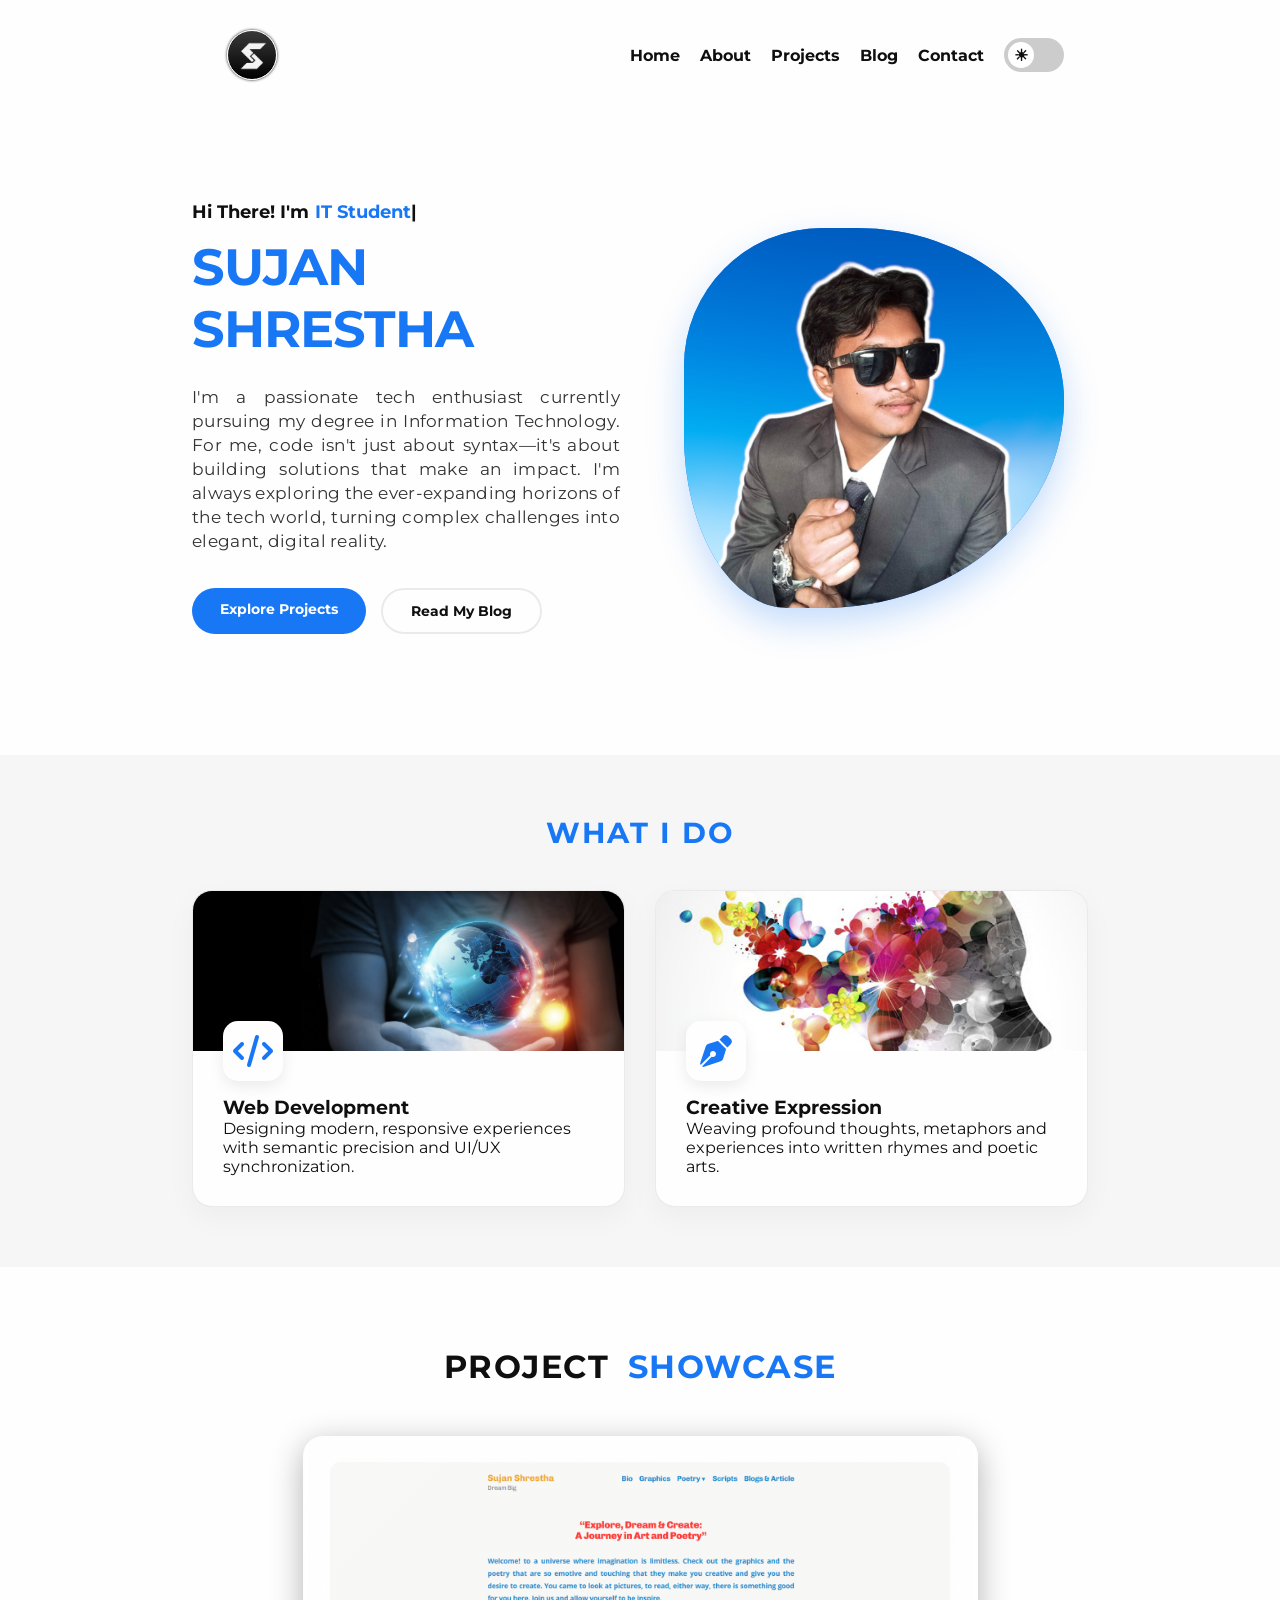
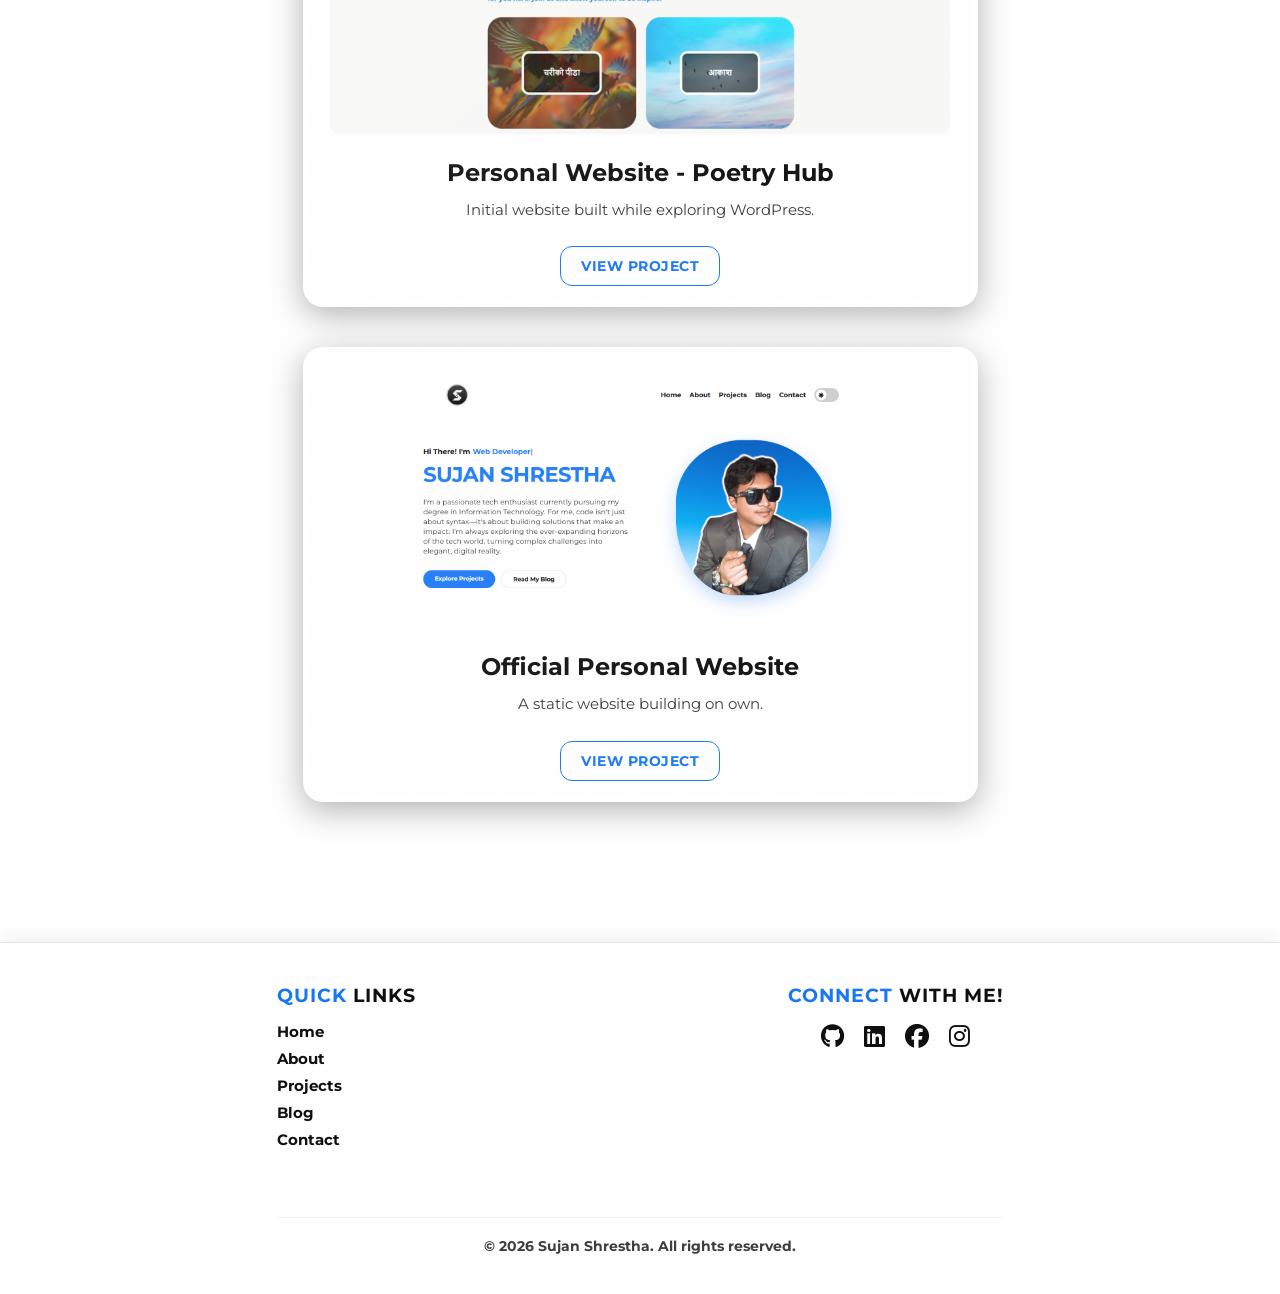
==== commit 18174d4b: "fix: remove content-blocking scripts, fix mobile menu bugs, and improve SEO - Remove disable-copy/ri" ====
--- a/index.html
+++ b/index.html
@@ -4,10 +4,11 @@
 <head>
     <meta charset="UTF-8">
     <meta name="viewport" content="width=device-width, initial-scale=1.0">
-    <title>Home | Sujan Shrestha</title>
+    <title>Sujan Shrestha | IT Student, Web Developer & Rotaractor</title>
     <meta name="description"
-        content="Official website of Sujan Shrestha, an IT student, web developer, and Rotaractor from Nepal. Explore his web development projects, technical journey, and blog.">
-    <meta name="robots" content="index, follow">
+        content="Official website of Sujan Shrestha (sujanshresthaofficial), an IT student, web developer and Rotaractor from Nepal. Projects, blog and contact.">
+    <meta name="robots" content="index, follow, max-image-preview:large">
+    <meta name="author" content="Sujan Shrestha">
     <link rel="canonical" href="https://ssujan.com.np/">
 
     <meta property="og:type" content="website">
@@ -15,14 +16,16 @@
     <meta property="og:site_name" content="Sujan Shrestha">
     <meta property="og:title" content="Sujan Shrestha | IT Student, Web Developer & Rotaractor">
     <meta property="og:description"
-        content="Official website of Sujan Shrestha. Explore his web development projects, technical journey, and blog.">
+        content="Official website of Sujan Shrestha (sujanshresthaofficial), an IT student, web developer and Rotaractor from Nepal. Projects, blog and contact.">
     <meta property="og:image" content="https://ssujan.com.np/assets/itssu.png">
+    <meta property="og:image:alt" content="Sujan Shrestha, IT student and web developer from Nepal">
+    <meta property="og:locale" content="en_US">
 
     <meta name="twitter:card" content="summary_large_image">
     <meta name="twitter:url" content="https://ssujan.com.np/">
     <meta name="twitter:title" content="Sujan Shrestha | IT Student, Web Developer & Rotaractor">
     <meta name="twitter:description"
-        content="Official website of Sujan Shrestha. Explore his web development projects, technical journey, and blog.">
+        content="Official website of Sujan Shrestha (sujanshresthaofficial), an IT student, web developer and Rotaractor from Nepal. Projects, blog and contact.">
     <meta name="twitter:image" content="https://ssujan.com.np/assets/itssu.png">
 
     <link rel="icon" href="assets/newLogo.png">
@@ -32,24 +35,47 @@
     <script type="application/ld+json">
     {
       "@context": "https://schema.org",
-      "@type": "Person",
-      "name": "Sujan Shrestha",
-      "url": "https://ssujan.com.np",
-      "image": "https://ssujan.com.np/assets/itssu.png",
-      "jobTitle": "Web Developer",
-      "description": "IT student, web developer, and Rotaractor from Nepal, building web projects and contributing to community service.",
-      "sameAs": [
-        "https://sujanshresthaofficial.wordpress.com",
-        "https://www.facebook.com/mr.sujanshrestha",
-        "https://www.instagram.com/sujanshresthaofficial",
-        "https://www.linkedin.com/in/iamsujanshrestha",
-        "https://github.com/sujanshresthaofficial"
+      "@graph": [
+        {
+          "@type": "WebSite",
+          "@id": "https://ssujan.com.np/#website",
+          "url": "https://ssujan.com.np/",
+          "name": "Sujan Shrestha",
+          "alternateName": ["Sujan Shrestha Official", "sujanshresthaofficial"],
+          "inLanguage": "en",
+          "publisher": { "@id": "https://ssujan.com.np/#person" }
+        },
+        {
+          "@type": "Person",
+          "@id": "https://ssujan.com.np/#person",
+          "name": "Sujan Shrestha",
+          "alternateName": "sujanshresthaofficial",
+          "url": "https://ssujan.com.np/",
+          "image": "https://ssujan.com.np/assets/itssu.png",
+          "jobTitle": "Web Developer",
+          "description": "IT student, web developer, and Rotaractor from Nepal, building web projects and contributing to community service.",
+          "nationality": { "@type": "Country", "name": "Nepal" },
+          "knowsAbout": ["Web development", "HTML", "CSS", "JavaScript", "Information Technology", "Poetry"],
+          "mainEntityOfPage": "https://ssujan.com.np/about.html",
+          "sameAs": [
+            "https://github.com/sujanshresthaofficial",
+            "https://www.linkedin.com/in/iamsujanshrestha",
+            "https://www.facebook.com/mr.sujanshrestha",
+            "https://www.instagram.com/sujanshresthaofficial",
+            "https://www.youtube.com/@sujannshrestha",
+            "https://tiktok.com/@iamsujanshrestha",
+            "https://sujanshresthaofficial.wordpress.com"
+          ]
+        }
       ]
     }
     </script>
 </head>
 
 <body>
+    <script>
+        try { if (localStorage.getItem('theme') === 'dark-mode') document.body.classList.add('dark-mode'); } catch (e) { }
+    </script>
     <div class="wrapper">
         <div id="header-placeholder"></div>
 
@@ -75,7 +101,7 @@
                 </div>
                 <div class="hero-image-wrapper">
                     <div class="hero-image-blob">
-                        <img src="assets/itssu.png" alt="Sujan Shrestha Image Profile">
+                        <img src="assets/itssu.png" alt="Sujan Shrestha, IT student and web developer from Nepal">
                     </div>
                 </div>
             </section>
@@ -112,21 +138,25 @@
                 </h1>
                 <div class="project-container">
                     <div class="project-card">
-                        <a href="https://sujanshresthaofficial.wordpress.com" class="project-img-link" target="_blank">
-                            <img src="assets/web2.png" alt="Website">
+                        <a href="https://sujanshresthaofficial.wordpress.com" class="project-img-link" target="_blank"
+                            rel="noopener noreferrer">
+                            <img src="assets/web2.png" alt="Poetry and graphics hub (WordPress) preview">
                         </a>
                         <h3 class="project-title">Personal Website - Poetry Hub</h3>
                         <p class="project-description">Initial website built while exploring WordPress.</p>
-                        <a href="https://sujanshresthaofficial.wordpress.com" class="project-link" target="_blank">View
+                        <a href="https://sujanshresthaofficial.wordpress.com" class="project-link" target="_blank"
+                            rel="noopener noreferrer">View
                             Project</a>
                     </div>
                     <div class="project-card">
-                        <a href="https://ssujan.com.np" class="project-img-link" target="_blank">
-                            <img src="assets/web1.png" alt="Website">
+                        <a href="https://ssujan.com.np" class="project-img-link" target="_blank"
+                            rel="noopener noreferrer">
+                            <img src="assets/web1.png" alt="Official personal website preview">
                         </a>
                         <h3 class="project-title">Official Personal Website</h3>
                         <p class="project-description">A static website building on own.</p>
-                        <a href="https://ssujan.com.np" class="project-link" target="_blank">View Project</a>
+                        <a href="https://ssujan.com.np" class="project-link" target="_blank"
+                            rel="noopener noreferrer">View Project</a>
                     </div>
                 </div>
             </div>
@@ -134,68 +164,6 @@
 
         <div id="footer-placeholder"></div>
     </div>
-    <script>
-        // 1. Disable Right-Click (Context Menu)
-        document.addEventListener('contextmenu', event => event.preventDefault());
-
-        // 2. Block Keyboard Shortcuts for Inspect Element and View Source
-        document.onkeydown = function (e) {
-            // Block F12 (DevTools) 
-            if (e.keyCode == 123) {
-                return false;
-            }
-
-            // Block Ctrl+Shift+I (Inspect)
-            if (e.ctrlKey && e.shiftKey && e.keyCode == 'I'.charCodeAt(0)) {
-                return false;
-            }
-
-            // Block Ctrl+Shift+J (Console)
-            if (e.ctrlKey && e.shiftKey && e.keyCode == 'J'.charCodeAt(0)) {
-                return false;
-            }
-
-            // Block Ctrl+Shift+C (Element Selector)
-            if (e.ctrlKey && e.shiftKey && e.keyCode == 'C'.charCodeAt(0)) {
-                return false;
-            }
-
-            // Block Ctrl+U (View Source)
-            if (e.ctrlKey && e.keyCode == 'U'.charCodeAt(0)) {
-                return false;
-            }
-        };
-
-        // 2. Disable Copy, Cut, and Paste
-        document.addEventListener('copy', (e) => {
-            e.preventDefault();
-            alert("Copying content is disabled!");
-        });
-        document.addEventListener('cut', (e) => e.preventDefault());
-
-        // 3. Block Keyboard Shortcuts
-        document.onkeydown = function (e) {
-            // Block F12
-            if (e.keyCode == 123) return false;
-
-            // Block Ctrl+C (Copy), Ctrl+V (Paste), Ctrl+X (Cut), Ctrl+A (Select All)
-            if (e.ctrlKey && (e.keyCode === 169 || e.keyCode === 86 || e.keyCode === 88 || e.keyCode === 65)) {
-                return false;
-            }
-
-            // Block Ctrl+Shift+I (Inspect)
-            if (e.ctrlKey && e.shiftKey && e.keyCode == 'I'.charCodeAt(0)) return false;
-
-            // Block Ctrl+Shift+J (Console)
-            if (e.ctrlKey && e.shiftKey && e.keyCode == 'J'.charCodeAt(0)) return false;
-
-            // Block Ctrl+Shift+C (Inspect)
-            if (e.ctrlKey && e.shiftKey && e.keyCode == 'C'.charCodeAt(0)) return false;
-
-            // Block Ctrl+U (View Source)
-            if (e.ctrlKey && e.keyCode == 'U'.charCodeAt(0)) return false;
-        };
-    </script>
     <script src="javascript.js"></script>
 </body>
 
--- a/style.css
+++ b/style.css
@@ -268,6 +268,7 @@
     letter-spacing: 0.3px;
     opacity: 0.85;
     margin-bottom: 35px;
+    text-align: justify;
 }
 
 
@@ -486,15 +487,6 @@
     /* border: 1px dashed var(--accent-blue); */
     border-radius: 15px;
     margin-bottom: 15px;
-    transition: 0.4s ease-in-out;
-}
-
-.project-card img:hover {
-    width: 70vmin;
-    height: auto;
-    border-radius: 15px;
-    margin-bottom: 15px;
-    transform: scale(1.2);
     transition: 0.4s ease-in-out;
 }
 
